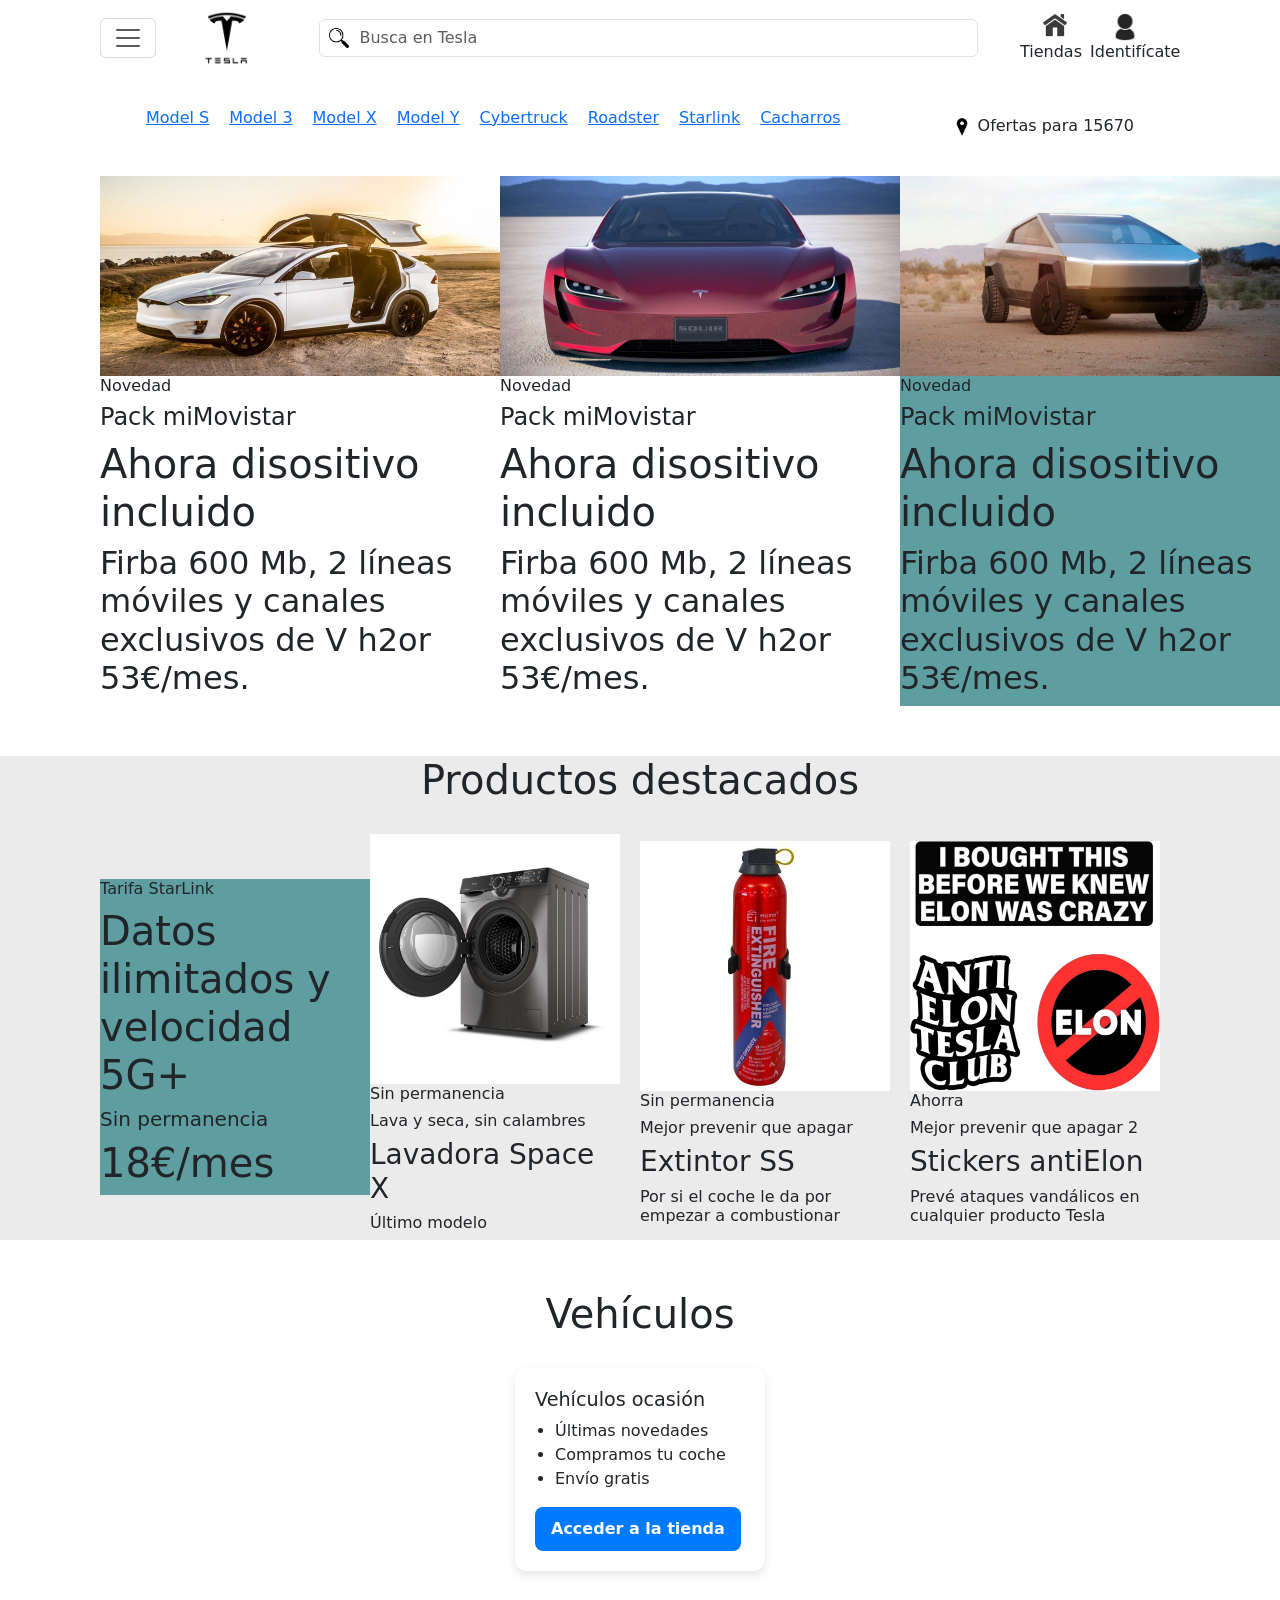
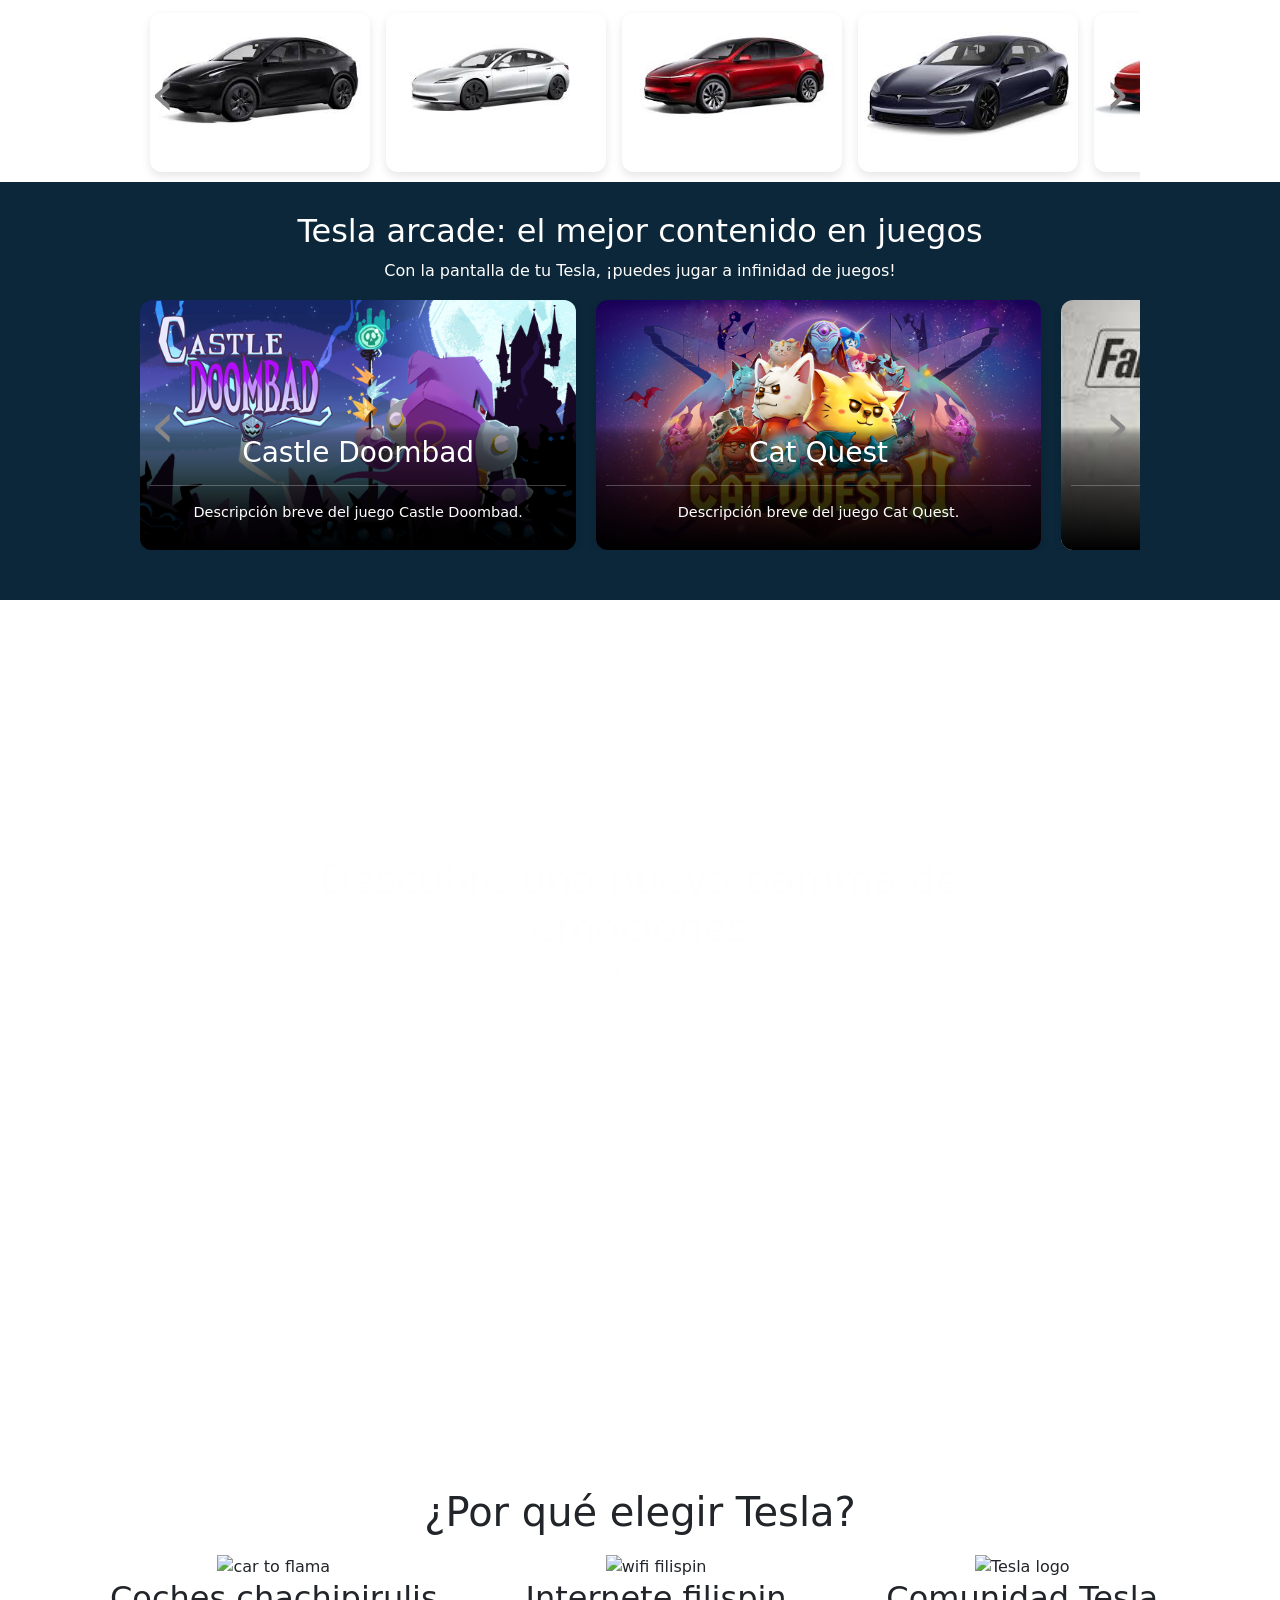
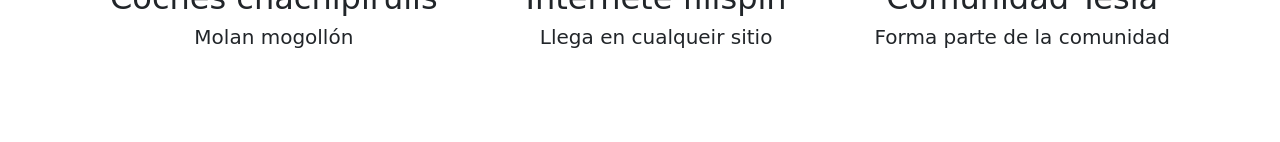
==== index.html @ 205d2563 "[fix] push de punto" ====
<!DOCTYPE html>
<html lang="en">
<head>
  <meta charset="UTF-8">
  <title>Tesla</title>
  <link rel="stylesheet" href="https://cdn.jsdelivr.net/npm/bootstrap@5.3.0/dist/css/bootstrap.min.css">
  <link rel="stylesheet" href="./css/styles.css">
</head>
<body>
<nav class="navbar navbar-light d-flex bg-white sticky-top">
  <!--Iconos izquierda -->
  <div class="navbar-left d-flex align-items-center">
    <button class="navbar-toggler" type="button" data-bs-toggle="offcanvas" data-bs-target="#menuLateral" aria-controls="menuLateral">
      <span class="navbar-toggler-icon"></span>
    </button>
    <div class="logo">
      <img src="./resource/TeslaLogo.png" alt="Logo" class="img-fluid" width="60px">
    </div>
  </div>
  <!-- Search -->
  <form class="form-inline">
    <div class="input-container">
      <img class="form-submit lupa" src="./resource/lupa.png" alt="buscar">
      <input class="form-control mr-sm-2" type="search" placeholder="Busca en Tesla" aria-label="Search" size="70">
    </div>
  </form>
  <!-- Iconos derecha -->
  <div class="navbar-right d-flex align-items-center">
    <div class="navbar-tiendas navbar-right-logos">
      <img class="navbar-icon" src="./resource/HomeLogo.png" alt="tiendas" >
      <span class="navbar-text-right">Tiendas</span>
    </div>
    <div class="navbar-user navbar-right-logos">
      <img class="navbar-icon" src="./resource/usuario.png" alt="usuario" >
      <span class="navbar-text-right">Identifícate</span>

    </div>

  </div>
  <!-- Menú lateral -->
  <div class="offcanvas offcanvas-start bg-white text-black" tabindex="-1" id="menuLateral" aria-labelledby="menuLateralLabel">
    <div class="offcanvas-header">
      <img src="./resource/TeslaLogo.png" alt="Logo" class="img-fluid" width="60px">
      <button type="button" class="btn-close text-reset" data-bs-dismiss="offcanvas" aria-label="Cerrar"></button>
    </div>
    <div class="offcanvas-body">
      <ul class="list-unstyled">
        <li><a href="#" class="text-black">Inicio</a></li>
        <li><a href="#" class="text-black">Servicios</a></li>
        <li><a href="#" class="text-black">Contacto</a></li>
      </ul>
    </div>
  </div>
</nav>
<!-- Menú superior -->
<header class="top-menu">
  <div class="top-menu-element">
    <ul class="top-menu-list list-unstyled d-flex">
      <li><a href="#">Model S</a></li>
      <li><a href="#">Model 3</a></li>
      <li><a href="#">Model X</a></li>
      <li><a href="#">Model Y</a></li>
      <li><a href="#">Cybertruck</a></li>
      <li><a href="#">Roadster</a></li>
      <li><a href="#">Starlink</a></li>
      <li><a href="#">Cacharros</a></li>
    </ul>
  </div>
  <div class="top-menu-cp">
    <img src="./resource/Ubicacion.png" alt="ubicación" width="20px">
    <span class="top-menu-identi">Ofertas para 15670</span>
  </div>
</header>
<main>
  <section class="carousel-card">
    <div class="carousel-card-first">
      <img src="./resource/tesla-model-x-falcon-wings-abiertas.jpg" alt="ModelXFalcon" width="400px" height="200px">
      <h6>Novedad</h6>
      <h4>Pack miMovistar</h4>
      <h1>Ahora disositivo incluido</h1>
      <h2>Firba 600 Mb, 2 líneas móviles y canales exclusivos de V h2or 53€/mes.</h2>
    </div>
    <div class="carousel-card-second">
      <img src="./resource/front.jpg" alt="" width="400px" height="200px">
      <h6>Novedad</h6>
      <h4>Pack miMovistar</h4>
      <h1>Ahora disositivo incluido</h1>
      <h2>Firba 600 Mb, 2 líneas móviles y canales exclusivos de V h2or 53€/mes.</h2>
    </div>
    <div class="blackcard">
      <img src="./resource/truk.jpg" alt="" width="400px" height="200px">
      <h6>Novedad</h6>
      <h4>Pack miMovistar</h4>
      <h1>Ahora disositivo incluido</h1>
      <h2>Firba 600 Mb, 2 líneas móviles y canales exclusivos de V h2or 53€/mes.</h2>
    </div>
  </section>
  <section class="secondsection">
    <h1 id="titleSS">Productos destacados</h1>
    <div class="carousel-minicard">
      <div class="blackcard">
        <h6>Tarifa StarLink</h6>
        <h1>Datos ilimitados y velocidad 5G+</h1>
        <h5>Sin permanencia</h5>
        <h1>18€/mes</h1>
      </div>
      <div class="carousel-minicard-normal">
        <img src="./resource/lavadora.jpg" alt="LavadoraTesla" width="250px" height="250px">
        <h6>Sin permanencia</h6>
        <h6>Lava y seca, sin calambres</h6>
        <h3>Lavadora Space X</h3>
        <h6>Último modelo</h6>
      </div>
      <div class="carousel-minicard-normal">
        <img src="./resource/Extintor.jpg" alt="ExtintorTesla" width="250px" height="250px">
        <h6>Sin permanencia</h6>
        <h6>Mejor prevenir que apagar</h6>
        <h3>Extintor SS</h3>
        <h6>Por si el coche le da por empezar a combustionar</h6>
      </div>
      <div class="carousel-minicard-normal">
        <img src="./resource/stickers.jpg" alt="StickerTesla" width="250px" height="250px">
        <h6>Ahorra</h6>
        <h6>Mejor prevenir que apagar 2</h6>
        <h3>Stickers antiElon</h3>
        <h6>Prevé ataques vandálicos en cualquier producto Tesla </h6>
      </div>
    </div>
  </section>
  <section class="thirdsection">
    <h1 id="titleSS">Vehículos</h1>
    <div class="carousel-w-list">
      <div class="carousel-list">
        <h3>Vehículos ocasión</h3>
        <ul>
          <li>Últimas novedades</li>
          <li>Compramos tu coche</li>
          <li>Envío gratis</li>
        </ul>
        <button>Acceder a la tienda</button>
      </div>
      <div class="carousel-wrapper">
        <button id="prevBtn" class="carousel-button left">‹</button>
        <div class="carousel-container">
          <div class="carousel-track">
            <a href=""><img src="./resource/coche1.jpg" alt="Coche 1" /></a>
            <a href=""><img src="./resource/coche2.jpg" alt="Coche 2" /></a>
            <a href=""><img src="./resource/coche3.jpg" alt="Coche 3" /></a>
            <a href=""><img src="./resource/coche4.jpg" alt="Coche 4" /></a>
            <a href=""><img src="./resource/coche5.jpg" alt="Coche 5" /></a>
            <a href=""><img src="./resource/coche6.jpg" alt="Coche 6" /></a>
            <a href=""><img src="./resource/coche7.jpg" alt="Coche 7" /></a>
          </div>
        </div>
        <button id="nextBtn" class="carousel-button right">›</button>
      </div>
    </div>
    </div>
  </section>
  <section class="fourthsection">
    <h1>Tesla arcade: el mejor contenido en juegos</h1>
    <h5>Con la pantalla de tu Tesla, ¡puedes jugar a infinidad de juegos!</h5>
    <div class="carousel-wrapper-fourth">
      <button id="prevBtnFourth" class="carousel-button left">‹</button>
      <div class="carousel-container-fourth">
        <div class="carousel-track-fourth">
          <a href="#">
            <img src="./resource/castleDoombad.png" alt="Castle Doombad" />
            <div class="card-content-fourth">
              <h3>Castle Doombad</h3>
              <hr>
              <p>Descripción breve del juego Castle Doombad.</p>
            </div>
          </a>
          <a href="#">
            <img src="./resource/catqiest.jpg" alt="Cat quest" />
            <div class="card-content-fourth">
              <h3>Cat Quest</h3>
              <hr>
              <p>Descripción breve del juego Cat Quest.</p>
            </div>
          </a>
          <a href="#">
            <img src="./resource/fallout.jpg" alt="Fallout" />
            <div class="card-content-fourth">
              <h3>Fallout</h3>
              <hr>
              <p>Descripción breve del juego Fallout.</p>
            </div>
          </a>
          <a href="#">
            <img src="./resource/stardewvalley.jpg" alt="Stardew Valley" />
            <div class="card-content-fourth">
              <h3>Stardew Valley</h3>
              <hr>
              <p>Descripción breve del juego Stardew Valley.</p>
            </div>
          </a>
        </div>
      </div>
      <button id="nextBtnFourth" class="carousel-button right">›</button>
    </div>
    <div class="video-overlay-fourth"></div>
  </section>
  <section class="fifthsection">
    <div class="fifthsection-video">
      <video src="./resource/VideoTesla.mp4" autoplay muted loop></video>
    </div>
    <div class="video-overlay"></div>
    <div class="fifthsection-content">
      <h1>Descúbre una nueva gamma de emociones</h1>
      <h5>Tesla Space X</h5>
    </div>
  </section>
  <section class="sixthsection">
    <h1>¿Por qué elegir Tesla?</h1>
    <div class="sixth-container">
      <div class="sixth-election-one">
        <img src="./resource/carpng.png" alt="car to flama" width="150px" height="150px">
        <h2>Coches chachipirulis</h2>
        <h5>Molan mogollón</h5>
      </div>
      <div>
        <img src="./resource/wifipng.png" alt="wifi filispin" width="150px" height="150px">
        <h2>Internete filispin</h2>
        <h5>Llega en cualqueir sitio</h5>
      </div>
      <div>
        <img src="./resource/comunityTesla.png" alt="Tesla logo" width="150px" height="150px">
        <h2>Comunidad Tesla</h2>
        <h5>Forma parte de la comunidad</h5>
      </div>
    </div>
  </section>
</main>
<footer>

</footer>

<script src="https://cdn.jsdelivr.net/npm/bootstrap@5.3.0/dist/js/bootstrap.bundle.min.js"></script>
<script src="./script.js"></script>
<script src="https://code.jquery.com/jquery-3.7.1.min.js"></script>

</body>
</html>
---- css/styles.css ----
body {
    margin-left: 100px;
    margin-right: 100px;
    margin-bottom: 75px;
}
/** NAVBAR **/
nav {
    display: flex;
    justify-content: space-between;
    align-items: center;
}
.navbar-toggler {
    margin-right: 40px;
}
.logo img {
    max-height: 60px;
}
.input-container {
    position: relative;
    display: inline-block;
}
.form-control {
    padding-left: 40px;
    width: 100%;
}
.form-submit {
    position: absolute;
    left: 10px;
    top: 50%;
    transform: translateY(-50%);
    width: 20px;
    height: auto;
    cursor: pointer;
}
.lupa {
    width: 20px;
    height: auto;
}
.navbar-right-logos{
    display: flex;
    flex-direction: column;
    margin-right: 40px;
    max-width: 30px;
}
.navbar-text-right{
    margin-top: -2px;
    margin-left: -20px;
}
/** HEADER **/
.top-menu{
    display: flex;
    align-items: center;
    justify-content: space-around;
    width: 100%;
    margin-top: 30px;;
}
.top-menu-list li{
    margin-right: 20px;
}

/** First Section **/
.carousel-card {
    display: flex;
    align-items: center;
    justify-content: space-around;
    margin-right: 20px;
    margin-top: 30px;;
}
/**Second Section**/
.secondsection{
    background-color: #ECEBEB;
    margin-left: -100px;
    margin-right: -100px;
    padding-left: 100px;
    padding-right: 100px;
}
#titleSS{
    text-align: center;
    margin-top: 50px;
    margin-bottom: 30px;
}
.carousel-minicard{
    display: flex;
    align-items:center;
    justify-content: space-between;
}
.carousel-minicard-normal{
    display: flex;
    flex-direction: column;
    margin-right: 20px;

}
.blackcard{
    background-color: cadetblue;
}

/* Third section */
.carousel-w-list {
    display: flex;
    flex-wrap: wrap;
    gap: 32px;
    align-items: flex-start;
    justify-content: center;
}

/* Columna izquierda: lista */
.carousel-list {
    flex: 0 0 250px;
    background-color: white;
    border-radius: 12px;
    padding: 20px;
    box-shadow: 0 4px 10px rgba(0, 0, 0, 0.1);
}

.carousel-list h3 {
    margin-top: 0;
    font-size: 1.2rem;
}

.carousel-list ul {
    padding-left: 20px;
    margin-bottom: 16px;
}

.carousel-list button {
    background-color: #007bff;
    color: white;
    border: none;
    border-radius: 8px;
    padding: 10px 16px;
    cursor: pointer;
    font-weight: bold;
    transition: background-color 0.3s ease;
}

.carousel-list button:hover {
    background-color: #0056b3;
}

/* Columna derecha: el carrusel */
.carousel-wrapper {
    flex: 1;
    max-width: 1000px;
    display: flex;
    align-items: center;
    position: relative;
}

/* Estilo de los botones de control */
.carousel-button {
    position: absolute;
    top: 50%;
    transform: translateY(-50%);
    font-size: 2rem;
    background-color: rgba(0, 0, 0, 0.5);
    color: white;
    border: none;
    padding: 0.5rem 1rem;
    z-index: 1;
    cursor: pointer;
    transition: transform 0.2s ease;
}

.carousel-button.left {
    left: 0;
}

.carousel-button.right {
    right: 0;
}

/* Bootstrap carousel */
.carousel-container {
    overflow: hidden;
    width: 100%;
}

.carousel-track {
    display: flex;
    transition: transform 0.5s ease;
    gap: 16px;
    padding: 10px;
}

/* Estilo de las imágenes en el carrusel */
.carousel-track img {
    width: 100%;
    height: auto;
    object-fit: cover;
    flex-shrink: 0;
}

/* Enlace de la imagen con efectos de hover */
.carousel-track a {
    flex: 0 0 auto;
    text-decoration: none;
    border-radius: 12px;
    overflow: hidden;
    box-shadow: 0 4px 10px rgba(0, 0, 0, 0.1);
    transition: transform 0.3s ease, box-shadow 0.3s ease;
}

.carousel-track a:hover {
    transform: scale(1.05);
    box-shadow: 0 6px 16px rgba(0, 0, 0, 0.2);
}

.carousel-track a {
    width: 220px;
}

/* Fouth section */
.fourthsection {
    text-align: center;
    margin-left: -100px;
    margin-right: -100px;
    padding-left: 100px;
    padding-right: 100px;
    padding-bottom: 50px;
    padding-top: 30px;
    background-color: #0B2739;
}

.fourthsection h1 {
    font-size: 2rem;
    margin-bottom: 10px;
    color: #fffefe;
}

.fourthsection h5 {
    font-size: 1rem;
    color: #fffefe;
    margin-bottom: 20px;
}



/* Estilo de la envoltura del carrusel */
.carousel-wrapper-fourth {
    display: flex;
    align-items: center;
    position: relative;
    width: 100%;
    max-width: 1000px;
    margin: auto;
}

.carousel-button {
    background-color: transparent;
    border: none;
    font-size: 4rem;
    cursor: pointer;
    padding: 0 10px;
    color: #888686;
    z-index: 1;
    transition: transform 0.2s ease;
}


/* Estilo de las cards en el carrusel */
.carousel-container-fourth {
    width: 100%;
    overflow: hidden;
}

.carousel-track-fourth {
    display: flex;
    gap: 20px;
    transition: transform 0.5s ease;
}

.carousel-track-fourth a {
    flex: 0 0 auto;
    text-decoration: none;
    border-radius: 12px;
    overflow: hidden;
    box-shadow: 0 4px 10px rgba(0, 0, 0, 0.1);
    position: relative;
    transition: transform 0.3s ease, box-shadow 0.3s ease;
}

.carousel-track-fourth a:hover {
    transform: scale(1.05);
    box-shadow: 0 6px 16px rgba(0, 0, 0, 0.2);
}

.carousel-track-fourth img {
    display: block;
    width: 100%;
    height: 250px;
    object-fit: cover;
}


/* Añadir el degradado negro en la parte inferior de la card */
.card-content-fourth {
    position: absolute;
    bottom: 0;
    left: 0;
    width: 100%;
    padding: 10px;
    background: linear-gradient(transparent, 20%, black);
    color: white;
    text-align: center;
}

.card-content-fourth h4 {
    margin: 0;
    font-size: 1.2rem;
}

.card-content-fourth p {
    font-size: 0.9rem;
}

/* Fifth section*/

.fifthsection{
    margin-left: -100px;
    margin-right: -100px;
    position: relative;
}

.fifthsection-video video{
    width: 100%;
    height: auto;
    object-fit: cover;
    position: absolute;
    z-index: -1;
}

.fifthsection-content{
    position: relative;
    color: #fffefe;
    text-align: center;
    padding: 20%;
    z-index: 1;
}

.video-overlay {
    position: absolute;
    width: 100%;
    height: 123%;
    background: linear-gradient(transparent, 93%, rgb(255, 255, 255));
    z-index: 0; /* Coloca el degradado detrás del contenido pero sobre el video */
}

/* Sixth section*/
.sixthsection{
    position: relative;
    text-align: center;
    padding-top: 240px;
}
.sixth-container{
    display: flex;
    padding: 10px;
    align-items: center;
    justify-content: space-between;
}
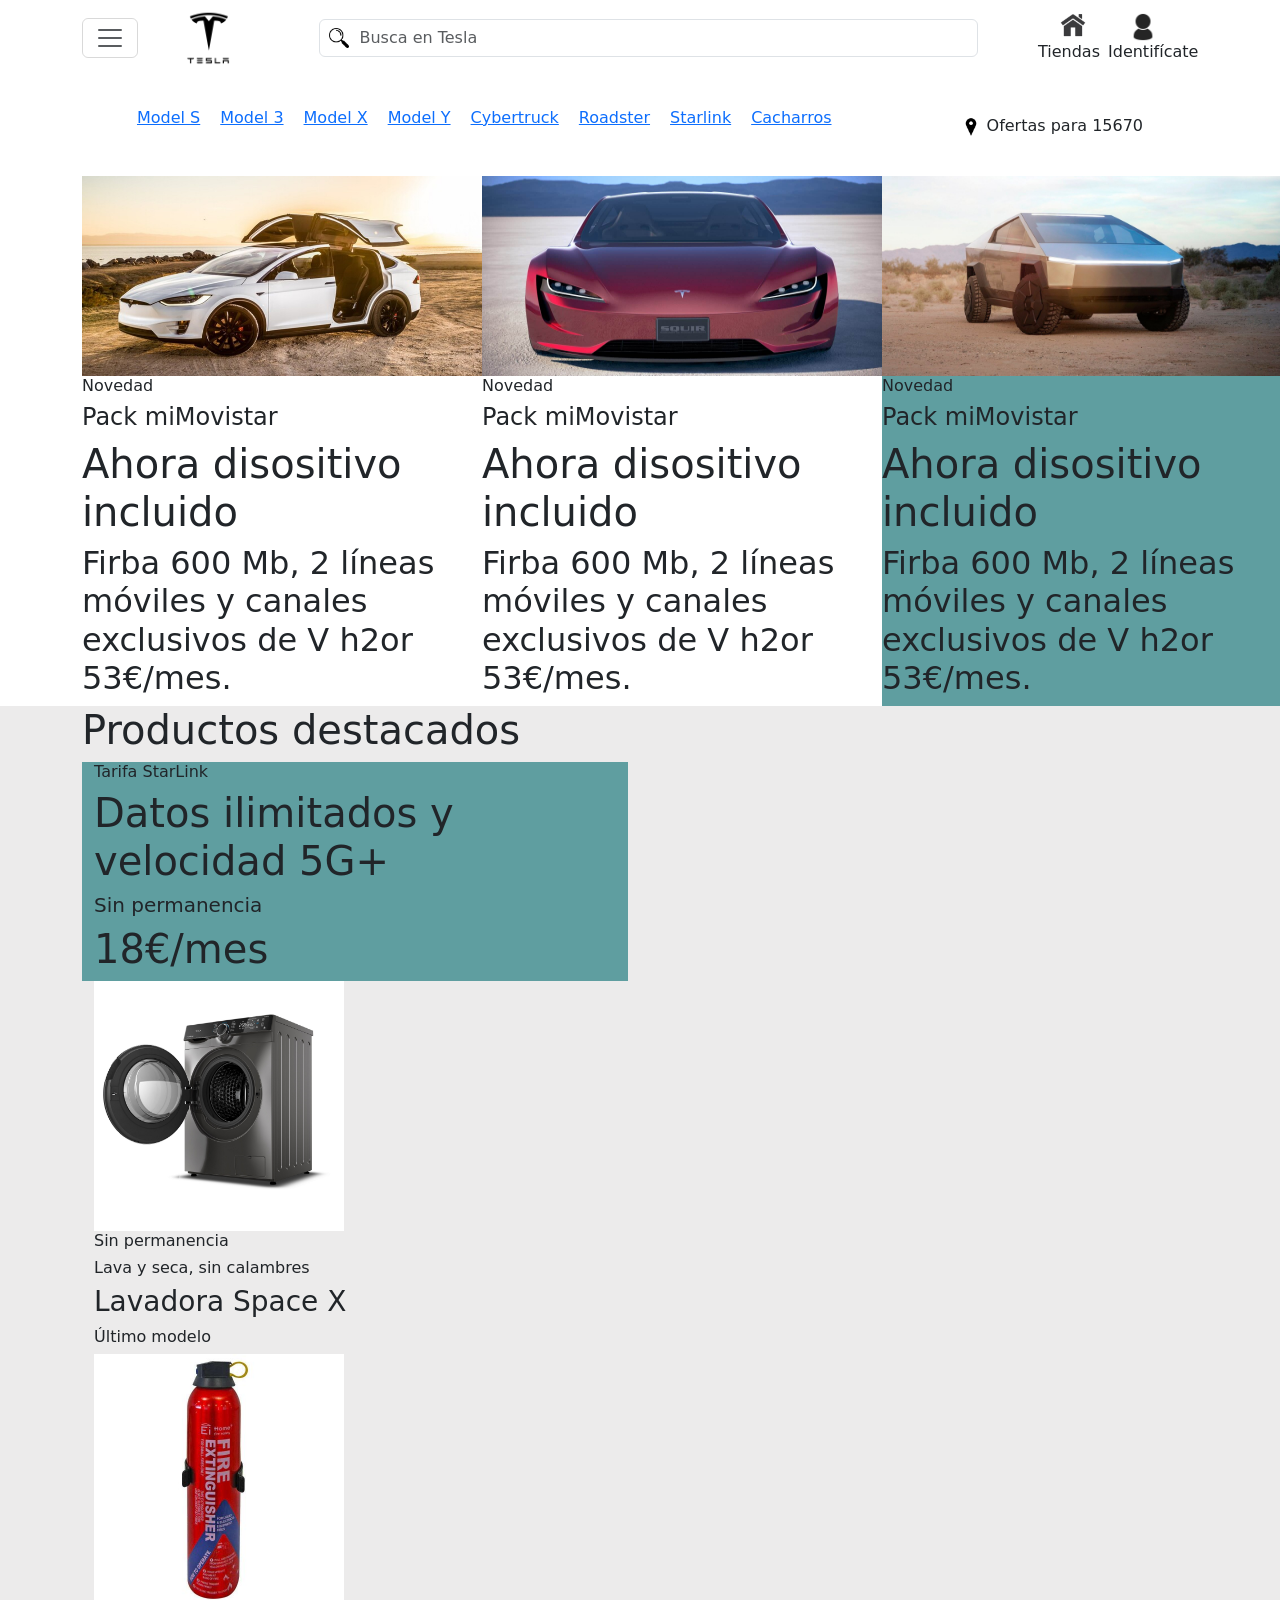
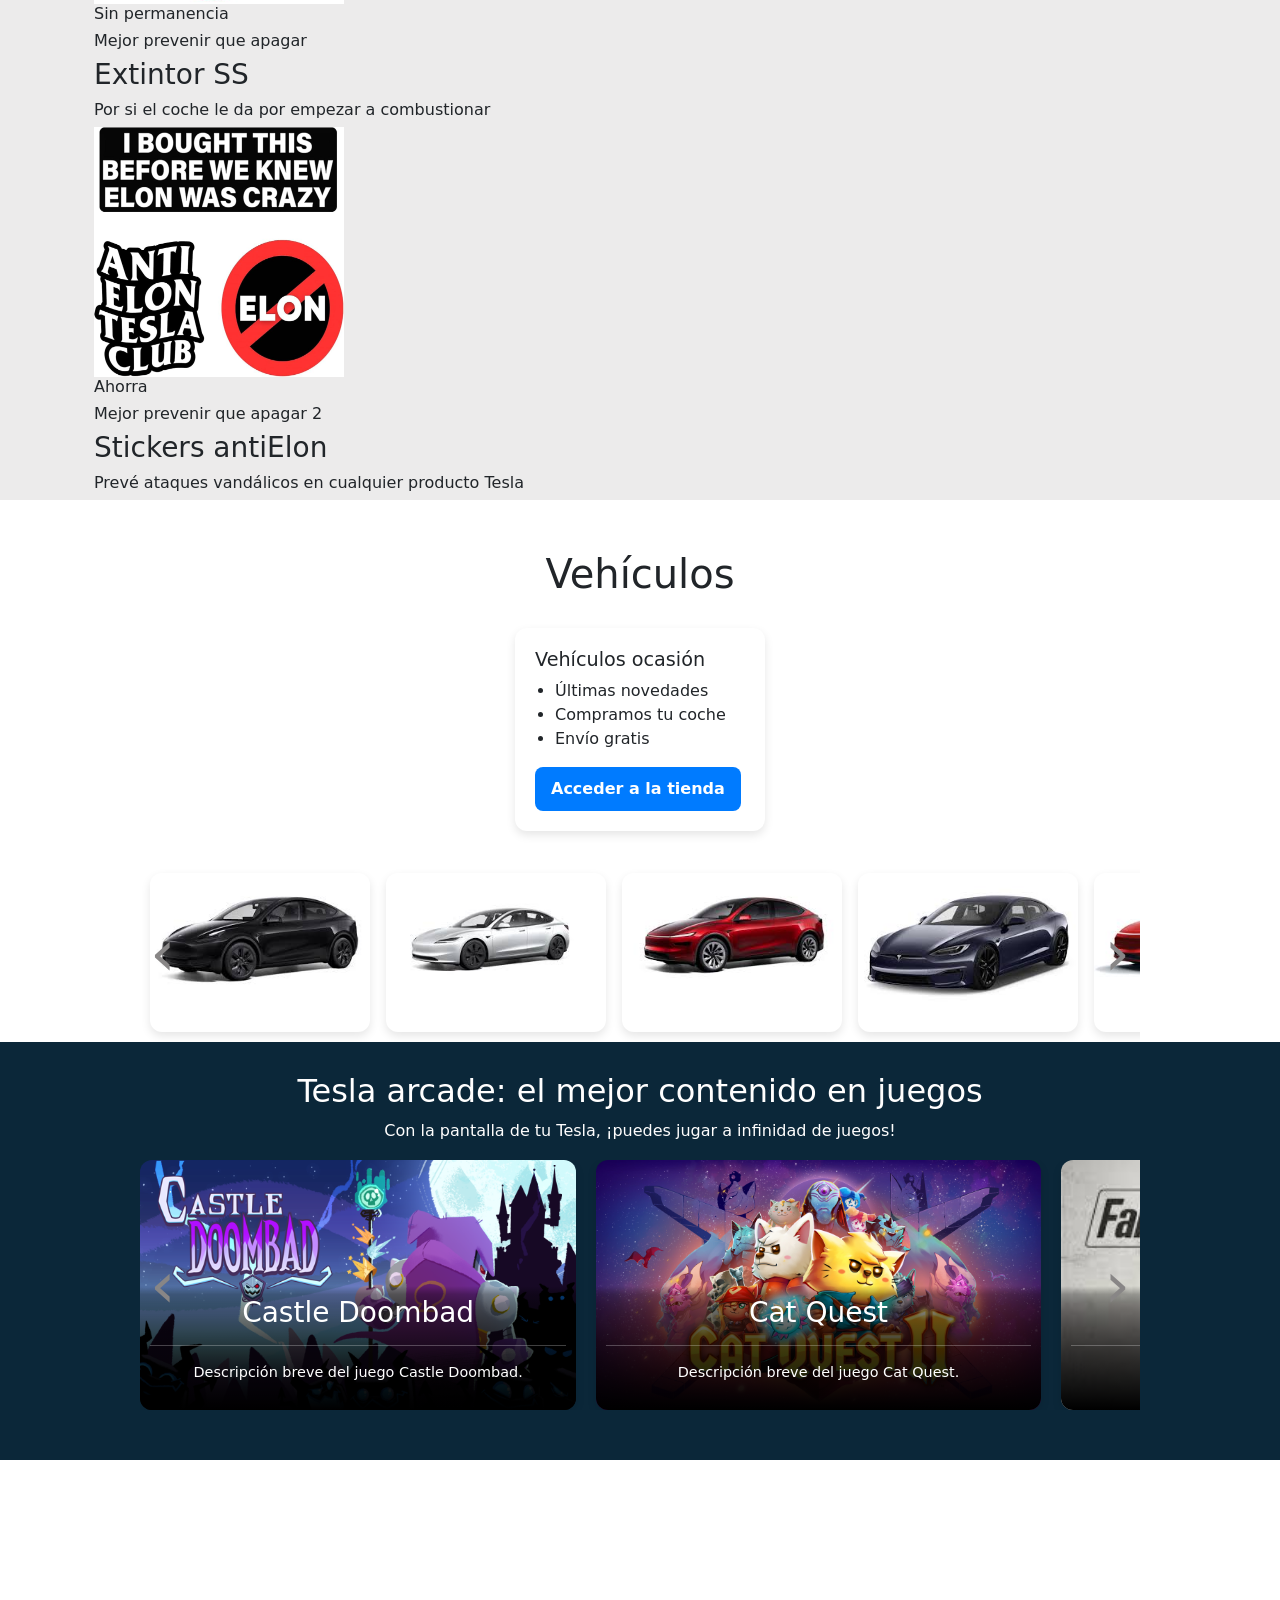
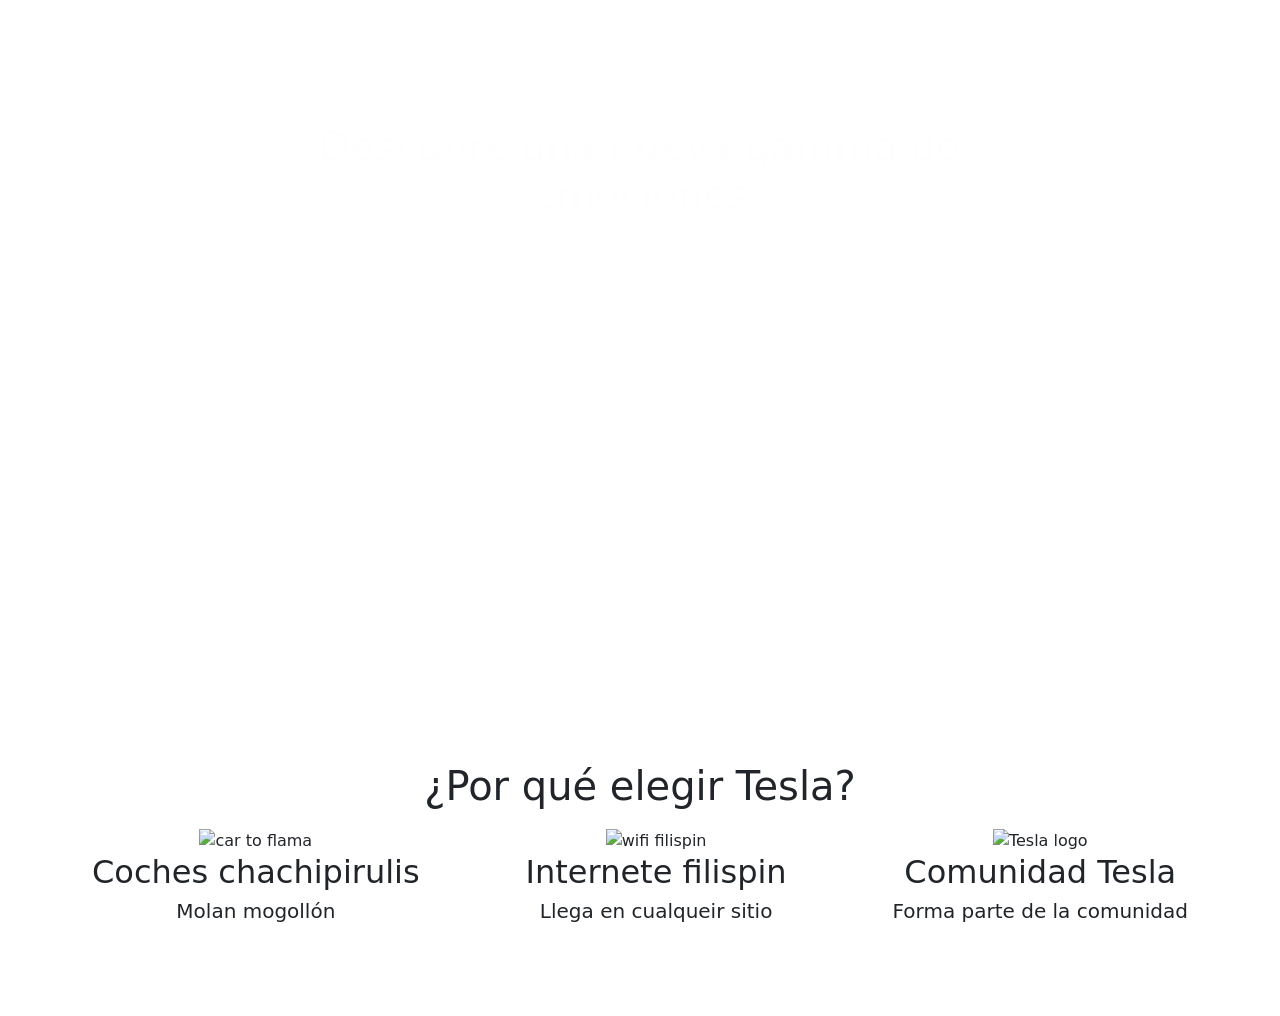
==== commit 40a79670: "[fix] modificacion de estilos" ====
--- a/index.html
+++ b/index.html
@@ -1,238 +1,247 @@
 <!DOCTYPE html>
 <html lang="en">
 <head>
-  <meta charset="UTF-8">
-  <title>Tesla</title>
-  <link rel="stylesheet" href="https://cdn.jsdelivr.net/npm/bootstrap@5.3.0/dist/css/bootstrap.min.css">
-  <link rel="stylesheet" href="./css/styles.css">
+    <meta charset="UTF-8">
+    <title>Tesla</title>
+    <link rel="stylesheet" href="https://cdn.jsdelivr.net/npm/bootstrap@5.3.0/dist/css/bootstrap.min.css">
+    <link rel="stylesheet" href="./css/styles.css">
 </head>
-<body>
+<body class="container">
 <nav class="navbar navbar-light d-flex bg-white sticky-top">
-  <!--Iconos izquierda -->
-  <div class="navbar-left d-flex align-items-center">
-    <button class="navbar-toggler" type="button" data-bs-toggle="offcanvas" data-bs-target="#menuLateral" aria-controls="menuLateral">
-      <span class="navbar-toggler-icon"></span>
-    </button>
-    <div class="logo">
-      <img src="./resource/TeslaLogo.png" alt="Logo" class="img-fluid" width="60px">
-    </div>
-  </div>
-  <!-- Search -->
-  <form class="form-inline">
-    <div class="input-container">
-      <img class="form-submit lupa" src="./resource/lupa.png" alt="buscar">
-      <input class="form-control mr-sm-2" type="search" placeholder="Busca en Tesla" aria-label="Search" size="70">
-    </div>
-  </form>
-  <!-- Iconos derecha -->
-  <div class="navbar-right d-flex align-items-center">
-    <div class="navbar-tiendas navbar-right-logos">
-      <img class="navbar-icon" src="./resource/HomeLogo.png" alt="tiendas" >
-      <span class="navbar-text-right">Tiendas</span>
-    </div>
-    <div class="navbar-user navbar-right-logos">
-      <img class="navbar-icon" src="./resource/usuario.png" alt="usuario" >
-      <span class="navbar-text-right">Identifícate</span>
-
-    </div>
-
-  </div>
-  <!-- Menú lateral -->
-  <div class="offcanvas offcanvas-start bg-white text-black" tabindex="-1" id="menuLateral" aria-labelledby="menuLateralLabel">
-    <div class="offcanvas-header">
-      <img src="./resource/TeslaLogo.png" alt="Logo" class="img-fluid" width="60px">
-      <button type="button" class="btn-close text-reset" data-bs-dismiss="offcanvas" aria-label="Cerrar"></button>
-    </div>
-    <div class="offcanvas-body">
-      <ul class="list-unstyled">
-        <li><a href="#" class="text-black">Inicio</a></li>
-        <li><a href="#" class="text-black">Servicios</a></li>
-        <li><a href="#" class="text-black">Contacto</a></li>
-      </ul>
-    </div>
-  </div>
+    <!--Iconos izquierda -->
+    <div class="navbar-left d-flex align-items-center">
+        <button class="navbar-toggler" type="button" data-bs-toggle="offcanvas" data-bs-target="#menuLateral"
+                aria-controls="menuLateral">
+            <span class="navbar-toggler-icon"></span>
+        </button>
+        <div class="logo">
+            <img src="./resource/TeslaLogo.png" alt="Logo" class="img-fluid" width="60px">
+        </div>
+    </div>
+    <!-- Search -->
+    <form class="form-inline">
+        <div class="input-container">
+            <img class="form-submit lupa" src="./resource/lupa.png" alt="buscar">
+            <input class="form-control mr-sm-2" type="search" placeholder="Busca en Tesla" aria-label="Search"
+                   size="70">
+        </div>
+    </form>
+    <!-- Iconos derecha -->
+    <div class="navbar-right d-flex align-items-center">
+        <div class="navbar-tiendas navbar-right-logos">
+            <img class="navbar-icon" src="./resource/HomeLogo.png" alt="tiendas">
+            <span class="navbar-text-right">Tiendas</span>
+        </div>
+        <div class="navbar-user navbar-right-logos">
+            <img class="navbar-icon" src="./resource/usuario.png" alt="usuario">
+            <span class="navbar-text-right">Identifícate</span>
+
+        </div>
+
+    </div>
+    <!-- Menú lateral -->
+    <div class="offcanvas offcanvas-start bg-white text-black" tabindex="-1" id="menuLateral"
+         aria-labelledby="menuLateralLabel">
+        <div class="offcanvas-header">
+            <img src="./resource/TeslaLogo.png" alt="Logo" class="img-fluid" width="60px">
+            <button type="button" class="btn-close text-reset" data-bs-dismiss="offcanvas" aria-label="Cerrar"></button>
+        </div>
+        <div class="offcanvas-body">
+            <ul class="list-unstyled">
+                <li><a href="#" class="text-black">Inicio</a></li>
+                <li><a href="#" class="text-black">Servicios</a></li>
+                <li><a href="#" class="text-black">Contacto</a></li>
+            </ul>
+        </div>
+    </div>
 </nav>
 <!-- Menú superior -->
 <header class="top-menu">
-  <div class="top-menu-element">
-    <ul class="top-menu-list list-unstyled d-flex">
-      <li><a href="#">Model S</a></li>
-      <li><a href="#">Model 3</a></li>
-      <li><a href="#">Model X</a></li>
-      <li><a href="#">Model Y</a></li>
-      <li><a href="#">Cybertruck</a></li>
-      <li><a href="#">Roadster</a></li>
-      <li><a href="#">Starlink</a></li>
-      <li><a href="#">Cacharros</a></li>
-    </ul>
-  </div>
-  <div class="top-menu-cp">
-    <img src="./resource/Ubicacion.png" alt="ubicación" width="20px">
-    <span class="top-menu-identi">Ofertas para 15670</span>
-  </div>
+    <div class="top-menu-element">
+        <ul class="top-menu-list list-unstyled d-flex">
+            <li><a href="#">Model S</a></li>
+            <li><a href="#">Model 3</a></li>
+            <li><a href="#">Model X</a></li>
+            <li><a href="#">Model Y</a></li>
+            <li><a href="#">Cybertruck</a></li>
+            <li><a href="#">Roadster</a></li>
+            <li><a href="#">Starlink</a></li>
+            <li><a href="#">Cacharros</a></li>
+        </ul>
+    </div>
+    <div class="top-menu-cp">
+        <img src="./resource/Ubicacion.png" alt="ubicación" width="20px">
+        <span class="top-menu-identi">Ofertas para 15670</span>
+    </div>
 </header>
-<main>
-  <section class="carousel-card">
-    <div class="carousel-card-first">
-      <img src="./resource/tesla-model-x-falcon-wings-abiertas.jpg" alt="ModelXFalcon" width="400px" height="200px">
-      <h6>Novedad</h6>
-      <h4>Pack miMovistar</h4>
-      <h1>Ahora disositivo incluido</h1>
-      <h2>Firba 600 Mb, 2 líneas móviles y canales exclusivos de V h2or 53€/mes.</h2>
-    </div>
-    <div class="carousel-card-second">
-      <img src="./resource/front.jpg" alt="" width="400px" height="200px">
-      <h6>Novedad</h6>
-      <h4>Pack miMovistar</h4>
-      <h1>Ahora disositivo incluido</h1>
-      <h2>Firba 600 Mb, 2 líneas móviles y canales exclusivos de V h2or 53€/mes.</h2>
-    </div>
-    <div class="blackcard">
-      <img src="./resource/truk.jpg" alt="" width="400px" height="200px">
-      <h6>Novedad</h6>
-      <h4>Pack miMovistar</h4>
-      <h1>Ahora disositivo incluido</h1>
-      <h2>Firba 600 Mb, 2 líneas móviles y canales exclusivos de V h2or 53€/mes.</h2>
-    </div>
-  </section>
-  <section class="secondsection">
-    <h1 id="titleSS">Productos destacados</h1>
-    <div class="carousel-minicard">
-      <div class="blackcard">
-        <h6>Tarifa StarLink</h6>
-        <h1>Datos ilimitados y velocidad 5G+</h1>
-        <h5>Sin permanencia</h5>
-        <h1>18€/mes</h1>
-      </div>
-      <div class="carousel-minicard-normal">
-        <img src="./resource/lavadora.jpg" alt="LavadoraTesla" width="250px" height="250px">
-        <h6>Sin permanencia</h6>
-        <h6>Lava y seca, sin calambres</h6>
-        <h3>Lavadora Space X</h3>
-        <h6>Último modelo</h6>
-      </div>
-      <div class="carousel-minicard-normal">
-        <img src="./resource/Extintor.jpg" alt="ExtintorTesla" width="250px" height="250px">
-        <h6>Sin permanencia</h6>
-        <h6>Mejor prevenir que apagar</h6>
-        <h3>Extintor SS</h3>
-        <h6>Por si el coche le da por empezar a combustionar</h6>
-      </div>
-      <div class="carousel-minicard-normal">
-        <img src="./resource/stickers.jpg" alt="StickerTesla" width="250px" height="250px">
-        <h6>Ahorra</h6>
-        <h6>Mejor prevenir que apagar 2</h6>
-        <h3>Stickers antiElon</h3>
-        <h6>Prevé ataques vandálicos en cualquier producto Tesla </h6>
-      </div>
-    </div>
-  </section>
-  <section class="thirdsection">
-    <h1 id="titleSS">Vehículos</h1>
-    <div class="carousel-w-list">
-      <div class="carousel-list">
-        <h3>Vehículos ocasión</h3>
-        <ul>
-          <li>Últimas novedades</li>
-          <li>Compramos tu coche</li>
-          <li>Envío gratis</li>
-        </ul>
-        <button>Acceder a la tienda</button>
-      </div>
-      <div class="carousel-wrapper">
-        <button id="prevBtn" class="carousel-button left">‹</button>
-        <div class="carousel-container">
-          <div class="carousel-track">
-            <a href=""><img src="./resource/coche1.jpg" alt="Coche 1" /></a>
-            <a href=""><img src="./resource/coche2.jpg" alt="Coche 2" /></a>
-            <a href=""><img src="./resource/coche3.jpg" alt="Coche 3" /></a>
-            <a href=""><img src="./resource/coche4.jpg" alt="Coche 4" /></a>
-            <a href=""><img src="./resource/coche5.jpg" alt="Coche 5" /></a>
-            <a href=""><img src="./resource/coche6.jpg" alt="Coche 6" /></a>
-            <a href=""><img src="./resource/coche7.jpg" alt="Coche 7" /></a>
-          </div>
-        </div>
-        <button id="nextBtn" class="carousel-button right">›</button>
-      </div>
-    </div>
-    </div>
-  </section>
-  <section class="fourthsection">
-    <h1>Tesla arcade: el mejor contenido en juegos</h1>
-    <h5>Con la pantalla de tu Tesla, ¡puedes jugar a infinidad de juegos!</h5>
-    <div class="carousel-wrapper-fourth">
-      <button id="prevBtnFourth" class="carousel-button left">‹</button>
-      <div class="carousel-container-fourth">
-        <div class="carousel-track-fourth">
-          <a href="#">
-            <img src="./resource/castleDoombad.png" alt="Castle Doombad" />
-            <div class="card-content-fourth">
-              <h3>Castle Doombad</h3>
-              <hr>
-              <p>Descripción breve del juego Castle Doombad.</p>
-            </div>
-          </a>
-          <a href="#">
-            <img src="./resource/catqiest.jpg" alt="Cat quest" />
-            <div class="card-content-fourth">
-              <h3>Cat Quest</h3>
-              <hr>
-              <p>Descripción breve del juego Cat Quest.</p>
-            </div>
-          </a>
-          <a href="#">
-            <img src="./resource/fallout.jpg" alt="Fallout" />
-            <div class="card-content-fourth">
-              <h3>Fallout</h3>
-              <hr>
-              <p>Descripción breve del juego Fallout.</p>
-            </div>
-          </a>
-          <a href="#">
-            <img src="./resource/stardewvalley.jpg" alt="Stardew Valley" />
-            <div class="card-content-fourth">
-              <h3>Stardew Valley</h3>
-              <hr>
-              <p>Descripción breve del juego Stardew Valley.</p>
-            </div>
-          </a>
-        </div>
-      </div>
-      <button id="nextBtnFourth" class="carousel-button right">›</button>
-    </div>
-    <div class="video-overlay-fourth"></div>
-  </section>
-  <section class="fifthsection">
-    <div class="fifthsection-video">
-      <video src="./resource/VideoTesla.mp4" autoplay muted loop></video>
-    </div>
-    <div class="video-overlay"></div>
-    <div class="fifthsection-content">
-      <h1>Descúbre una nueva gamma de emociones</h1>
-      <h5>Tesla Space X</h5>
-    </div>
-  </section>
-  <section class="sixthsection">
-    <h1>¿Por qué elegir Tesla?</h1>
-    <div class="sixth-container">
-      <div class="sixth-election-one">
-        <img src="./resource/carpng.png" alt="car to flama" width="150px" height="150px">
-        <h2>Coches chachipirulis</h2>
-        <h5>Molan mogollón</h5>
-      </div>
-      <div>
-        <img src="./resource/wifipng.png" alt="wifi filispin" width="150px" height="150px">
-        <h2>Internete filispin</h2>
-        <h5>Llega en cualqueir sitio</h5>
-      </div>
-      <div>
-        <img src="./resource/comunityTesla.png" alt="Tesla logo" width="150px" height="150px">
-        <h2>Comunidad Tesla</h2>
-        <h5>Forma parte de la comunidad</h5>
-      </div>
-    </div>
-  </section>
-</main>
+<div class="row">
+
+    <main class="col-12 ">
+        <section class="carousel-card">
+            <div class="carousel-card-first">
+                <img src="./resource/tesla-model-x-falcon-wings-abiertas.jpg" alt="ModelXFalcon" width="400px"
+                     height="200px">
+                <h6>Novedad</h6>
+                <h4>Pack miMovistar</h4>
+                <h1>Ahora disositivo incluido</h1>
+                <h2>Firba 600 Mb, 2 líneas móviles y canales exclusivos de V h2or 53€/mes.</h2>
+            </div>
+            <div class="carousel-card-second">
+                <img src="./resource/front.jpg" alt="" width="400px" height="200px">
+                <h6>Novedad</h6>
+                <h4>Pack miMovistar</h4>
+                <h1>Ahora disositivo incluido</h1>
+                <h2>Firba 600 Mb, 2 líneas móviles y canales exclusivos de V h2or 53€/mes.</h2>
+            </div>
+            <div class="blackcard">
+                <img src="./resource/truk.jpg" alt="" width="400px" height="200px">
+                <h6>Novedad</h6>
+                <h4>Pack miMovistar</h4>
+                <h1>Ahora disositivo incluido</h1>
+                <h2>Firba 600 Mb, 2 líneas móviles y canales exclusivos de V h2or 53€/mes.</h2>
+            </div>
+        </section>
+        <div class="row secondsection">
+            <h1 class="row">Productos destacados</h1>
+<!--            <div class="carousel-minicard">-->
+            <div class="row ">
+                <div class="col-6 blackcard">
+                    <h6>Tarifa StarLink</h6>
+                    <h1>Datos ilimitados y velocidad 5G+</h1>
+                    <h5>Sin permanencia</h5>
+                    <h1>18€/mes</h1>
+                </div>
+                <div class="col-6 carousel-minicard-normal">
+                    <img src="./resource/lavadora.jpg" alt="LavadoraTesla" width="250px" height="250px">
+                    <h6>Sin permanencia</h6>
+                    <h6>Lava y seca, sin calambres</h6>
+                    <h3>Lavadora Space X</h3>
+                    <h6>Último modelo</h6>
+                </div>
+                <div class="carousel-minicard-normal">
+                    <img src="./resource/Extintor.jpg" alt="ExtintorTesla" width="250px" height="250px">
+                    <h6>Sin permanencia</h6>
+                    <h6>Mejor prevenir que apagar</h6>
+                    <h3>Extintor SS</h3>
+                    <h6>Por si el coche le da por empezar a combustionar</h6>
+                </div>
+                <div class="carousel-minicard-normal">
+                    <img src="./resource/stickers.jpg" alt="StickerTesla" width="250px" height="250px">
+                    <h6>Ahorra</h6>
+                    <h6>Mejor prevenir que apagar 2</h6>
+                    <h3>Stickers antiElon</h3>
+                    <h6>Prevé ataques vandálicos en cualquier producto Tesla </h6>
+                </div>
+            </div>
+        </div>
+        <section class="thirdsection">
+            <h1 id="titleSS">Vehículos</h1>
+            <div class="carousel-w-list">
+                <div class="carousel-list">
+                    <h3>Vehículos ocasión</h3>
+                    <ul>
+                        <li>Últimas novedades</li>
+                        <li>Compramos tu coche</li>
+                        <li>Envío gratis</li>
+                    </ul>
+                    <button>Acceder a la tienda</button>
+                </div>
+                <div class="carousel-wrapper">
+                    <button id="prevBtn" class="carousel-button left">‹</button>
+                    <div class="carousel-container">
+                        <div class="carousel-track">
+                            <a href=""><img src="./resource/coche1.jpg" alt="Coche 1"/></a>
+                            <a href=""><img src="./resource/coche2.jpg" alt="Coche 2"/></a>
+                            <a href=""><img src="./resource/coche3.jpg" alt="Coche 3"/></a>
+                            <a href=""><img src="./resource/coche4.jpg" alt="Coche 4"/></a>
+                            <a href=""><img src="./resource/coche5.jpg" alt="Coche 5"/></a>
+                            <a href=""><img src="./resource/coche6.jpg" alt="Coche 6"/></a>
+                            <a href=""><img src="./resource/coche7.jpg" alt="Coche 7"/></a>
+                        </div>
+                    </div>
+                    <button id="nextBtn" class="carousel-button right">›</button>
+                </div>
+            </div>
+        </section>
+        <section class="fourthsection">
+            <h1>Tesla arcade: el mejor contenido en juegos</h1>
+            <h5>Con la pantalla de tu Tesla, ¡puedes jugar a infinidad de juegos!</h5>
+            <div class="carousel-wrapper-fourth">
+                <button id="prevBtnFourth" class="carousel-button left">‹</button>
+                <div class="carousel-container-fourth">
+                    <div class="carousel-track-fourth">
+                        <a href="#">
+                            <img src="./resource/castleDoombad.png" alt="Castle Doombad"/>
+                            <div class="card-content-fourth">
+                                <h3>Castle Doombad</h3>
+                                <hr>
+                                <p>Descripción breve del juego Castle Doombad.</p>
+                            </div>
+                        </a>
+                        <a href="#">
+                            <img src="./resource/catqiest.jpg" alt="Cat quest"/>
+                            <div class="card-content-fourth">
+                                <h3>Cat Quest</h3>
+                                <hr>
+                                <p>Descripción breve del juego Cat Quest.</p>
+                            </div>
+                        </a>
+                        <a href="#">
+                            <img src="./resource/fallout.jpg" alt="Fallout"/>
+                            <div class="card-content-fourth">
+                                <h3>Fallout</h3>
+                                <hr>
+                                <p>Descripción breve del juego Fallout.</p>
+                            </div>
+                        </a>
+                        <a href="#">
+                            <img src="./resource/stardewvalley.jpg" alt="Stardew Valley"/>
+                            <div class="card-content-fourth">
+                                <h3>Stardew Valley</h3>
+                                <hr>
+                                <p>Descripción breve del juego Stardew Valley.</p>
+                            </div>
+                        </a>
+                    </div>
+                </div>
+                <button id="nextBtnFourth" class="carousel-button right">›</button>
+            </div>
+            <div class="video-overlay-fourth"></div>
+        </section>
+        <section class="fifthsection">
+            <div class="fifthsection-video">
+                <video src="./resource/VideoTesla.mp4" autoplay muted loop></video>
+            </div>
+            <div class="video-overlay"></div>
+            <div class="fifthsection-content">
+                <h1>Descúbre una nueva gamma de emociones</h1>
+                <h5>Tesla Space X</h5>
+            </div>
+        </section>
+        <section class="sixthsection">
+            <h1>¿Por qué elegir Tesla?</h1>
+            <div class="sixth-container">
+                <div class="sixth-election-one">
+                    <img src="./resource/carpng.png" alt="car to flama" width="150px" height="150px">
+                    <h2>Coches chachipirulis</h2>
+                    <h5>Molan mogollón</h5>
+                </div>
+                <div>
+                    <img src="./resource/wifipng.png" alt="wifi filispin" width="150px" height="150px">
+                    <h2>Internete filispin</h2>
+                    <h5>Llega en cualqueir sitio</h5>
+                </div>
+                <div>
+                    <img src="./resource/comunityTesla.png" alt="Tesla logo" width="150px" height="150px">
+                    <h2>Comunidad Tesla</h2>
+                    <h5>Forma parte de la comunidad</h5>
+                </div>
+            </div>
+        </section>
+    </main>
+
+</div>
+
 <footer>
 
 </footer>
--- a/css/styles.css
+++ b/css/styles.css
@@ -3,6 +3,8 @@
     margin-right: 100px;
     margin-bottom: 75px;
 }
+
+
 /** NAVBAR **/
 nav {
     display: flex;
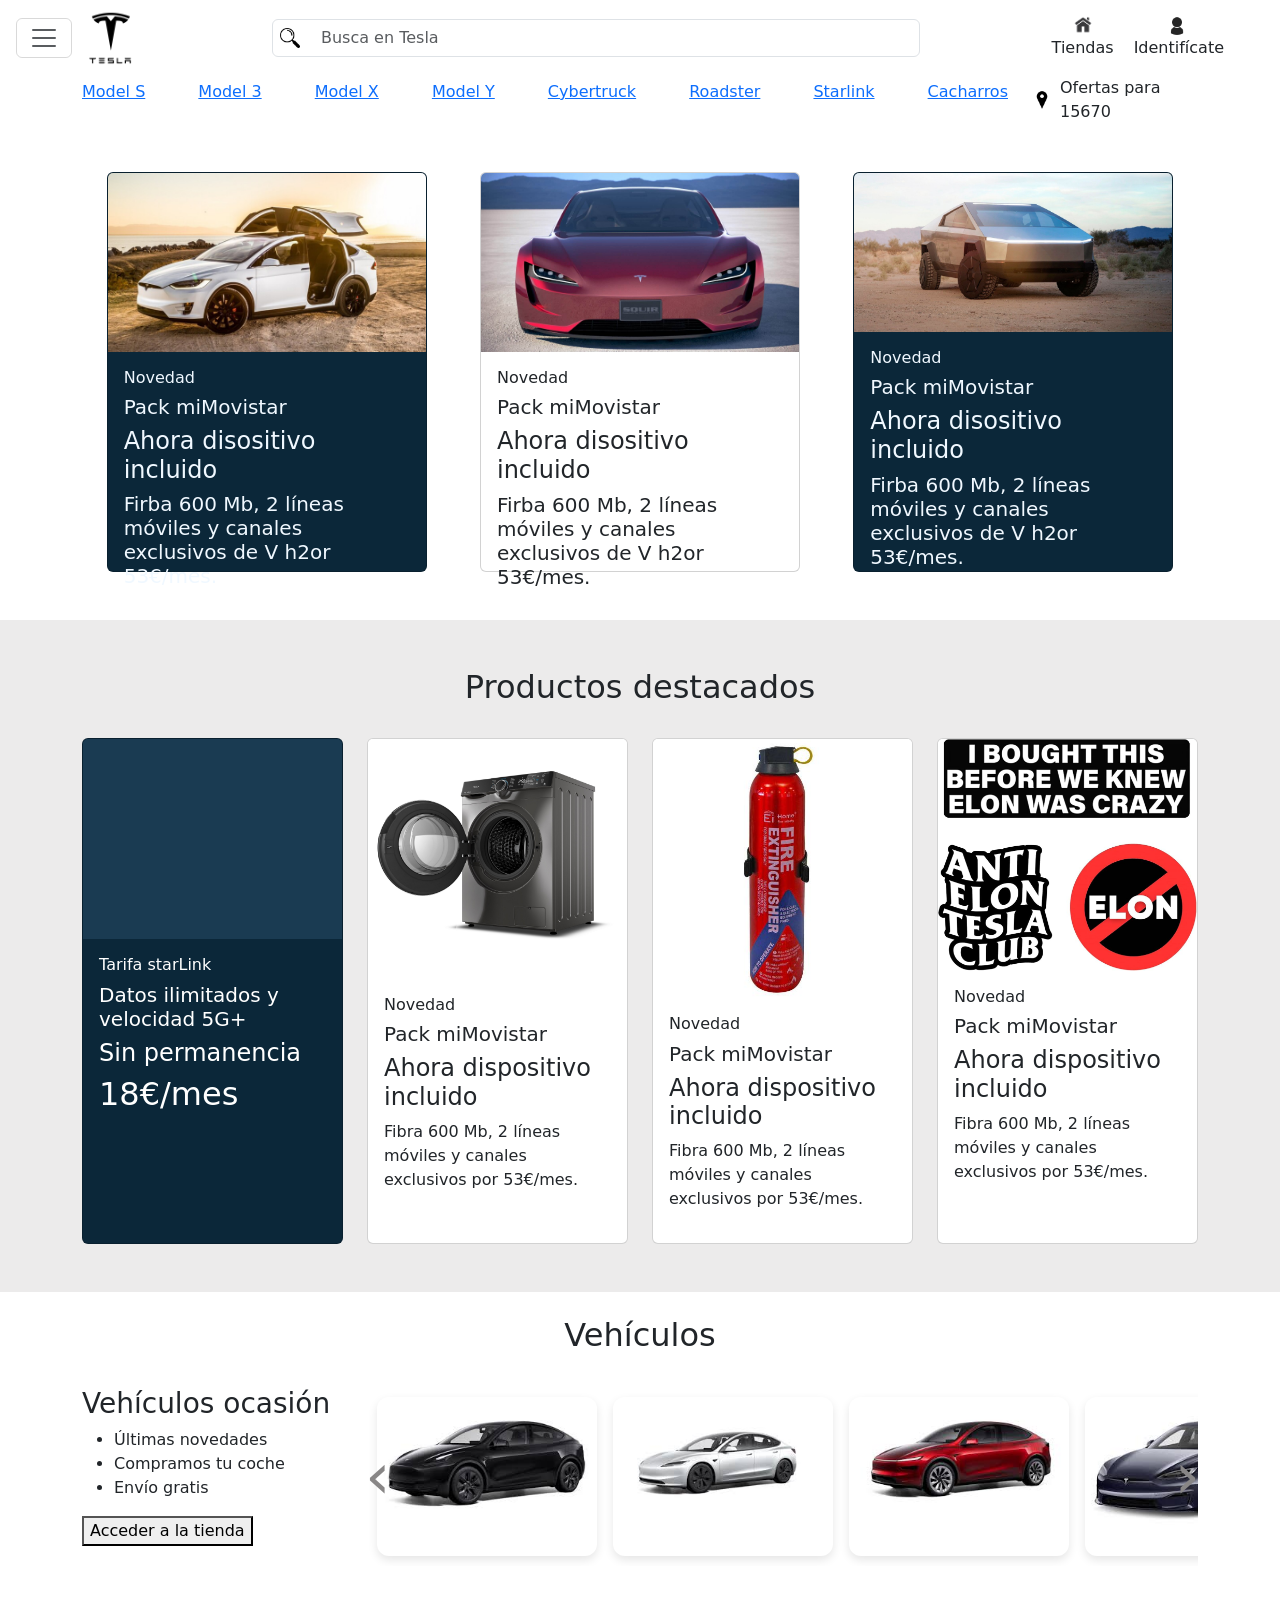
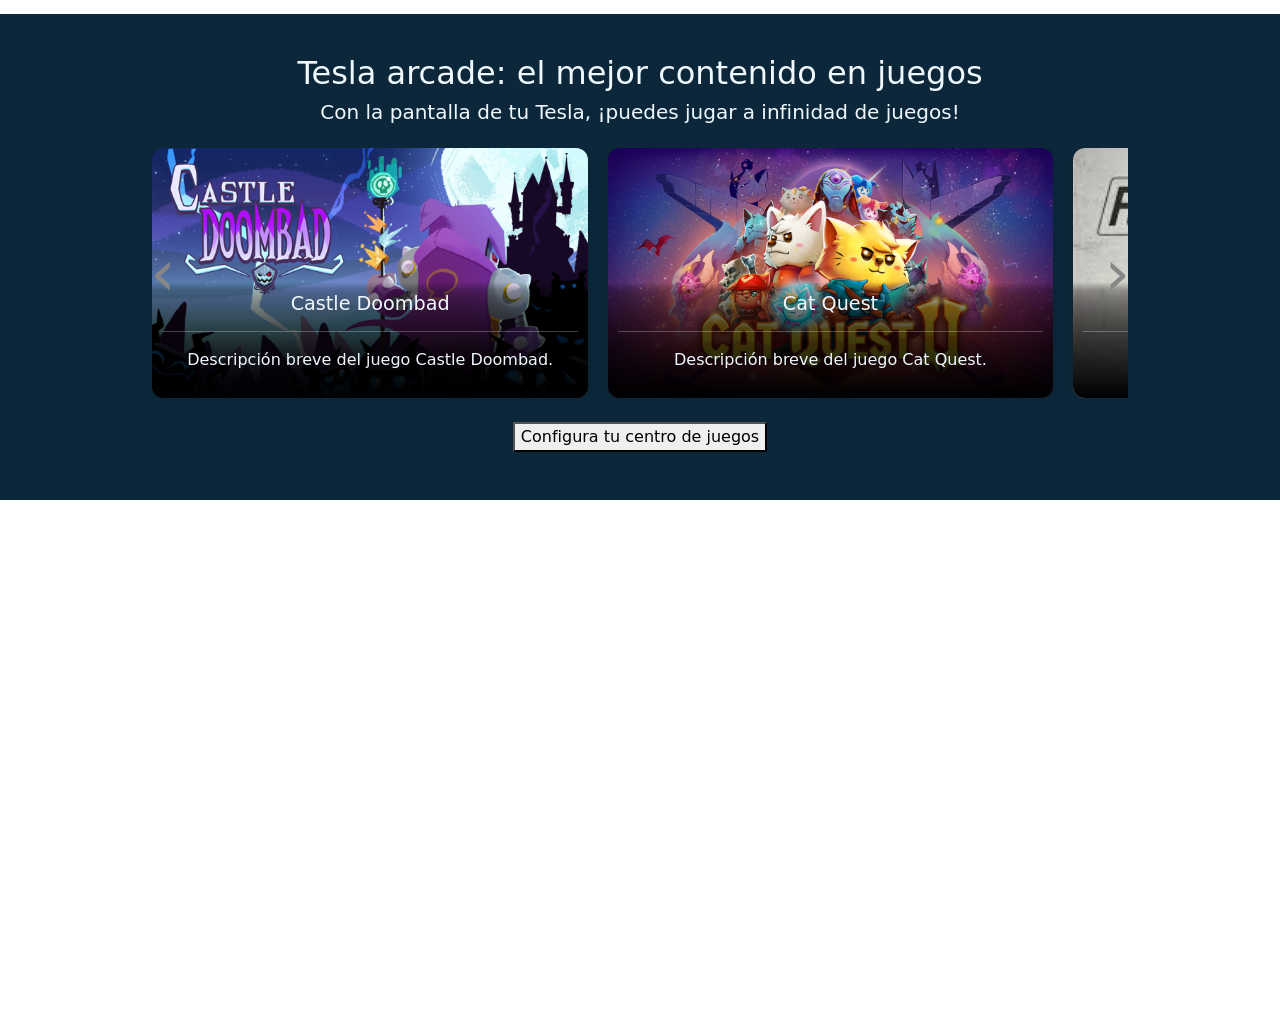
==== commit 8c134191: "[add]Cols and rows" ====
--- a/index.html
+++ b/index.html
@@ -1,254 +1,275 @@
 <!DOCTYPE html>
-<html lang="en">
-<head>
-    <meta charset="UTF-8">
-    <title>Tesla</title>
-    <link rel="stylesheet" href="https://cdn.jsdelivr.net/npm/bootstrap@5.3.0/dist/css/bootstrap.min.css">
-    <link rel="stylesheet" href="./css/styles.css">
-</head>
-<body class="container">
-<nav class="navbar navbar-light d-flex bg-white sticky-top">
-    <!--Iconos izquierda -->
-    <div class="navbar-left d-flex align-items-center">
-        <button class="navbar-toggler" type="button" data-bs-toggle="offcanvas" data-bs-target="#menuLateral"
-                aria-controls="menuLateral">
-            <span class="navbar-toggler-icon"></span>
-        </button>
-        <div class="logo">
-            <img src="./resource/TeslaLogo.png" alt="Logo" class="img-fluid" width="60px">
-        </div>
-    </div>
-    <!-- Search -->
-    <form class="form-inline">
-        <div class="input-container">
-            <img class="form-submit lupa" src="./resource/lupa.png" alt="buscar">
-            <input class="form-control mr-sm-2" type="search" placeholder="Busca en Tesla" aria-label="Search"
-                   size="70">
-        </div>
-    </form>
-    <!-- Iconos derecha -->
-    <div class="navbar-right d-flex align-items-center">
-        <div class="navbar-tiendas navbar-right-logos">
-            <img class="navbar-icon" src="./resource/HomeLogo.png" alt="tiendas">
-            <span class="navbar-text-right">Tiendas</span>
-        </div>
-        <div class="navbar-user navbar-right-logos">
-            <img class="navbar-icon" src="./resource/usuario.png" alt="usuario">
-            <span class="navbar-text-right">Identifícate</span>
+<html lang="es">
+    <head>
+        <meta charset="UTF-8">
+        <meta name="viewport" content="width=device-width, initial-scale=1.0">
+        <link rel="stylesheet" href="https://cdn.jsdelivr.net/npm/bootstrap@5.3.0/dist/css/bootstrap.min.css">
+        <link rel="stylesheet" href="./css/styles.css">
+        <title>Tesla</title>
+    </head>
+    <body>
+        <nav class="navbar navbar-light bg-white sticky-top container-fluid">
+            <div class="row w-100 align-items-center justify-content-between px-3">
+            <!-- Iconos izquierda -->
+            <div class="col-auto d-flex align-items-center">
+                <button class="navbar-toggler" type="button" data-bs-toggle="offcanvas" data-bs-target="#menuLateral"
+                    aria-controls="menuLateral">
+                    <span class="navbar-toggler-icon"></span>
+                </button>
+                <div class="logo ms-2">
+                    <img src="./resource/TeslaLogo.png" alt="Logo" class="img-fluid" width="60px">
+                </div>
+            </div>
+
+            <!-- Search -->
+            <div class="col text-center">
+                <form class="form-inline d-inline-block w-75">
+                    <div class="input-container position-relative">
+                        <img class="form-submit lupa position-absolute top-50 start-0 translate-middle-y ms-2" src="./resource/lupa.png" alt="buscar" width="20">
+                        <input class="form-control ps-5" type="search" placeholder="Busca en Tesla" aria-label="Search">
+                    </div>
+                </form>
+            </div>
+
+            <!-- Iconos derecha -->
+            <div class="col-auto d-flex align-items-center">
+                <div class="me-3 d-flex flex-column align-items-center">
+                    <img class="navbar-icon" src="./resource/HomeLogo.png" alt="tiendas" width="20px">
+                    <span class="navbar-text-right">Tiendas</span>
+                </div>
+                <div class="me-3 d-flex flex-column align-items-center">
+                    <img class="navbar-icon" src="./resource/usuario.png" alt="usuario" width="20px">
+                    <span class="ms-1">Identifícate</span>
+                </div>
+            </div>
+                <!-- Menú lateral -->
+                <div class="offcanvas offcanvas-start bg-white text-black" tabindex="-1" id="menuLateral"
+                    aria-labelledby="menuLateralLabel">
+                    <div class="offcanvas-header">
+                        <img src="./resource/TeslaLogo.png" alt="Logo" class="img-fluid" width="60px">
+                        <button type="button" class="btn-close text-reset" data-bs-dismiss="offcanvas" aria-label="Cerrar"></button>
+                    </div>
+                    <div class="offcanvas-body">
+                        <ul class="list-unstyled">
+                            <li><a href="#" class="text-black">Inicio</a></li>
+                            <li><a href="#" class="text-black">Servicios</a></li>
+                            <li><a href="#" class="text-black">Contacto</a></li>
+                        </ul>
+                    </div>
+                </div>
+            </nav>
+            <header class="container">
+                <div class="row align-items-center">
+                    <div class="col-10">
+                        <ul class="top-menu-list list-unstyled d-flex justify-content-between">
+                            <li><a href="#">Model S</a></li>
+                            <li><a href="#">Model 3</a></li>
+                            <li><a href="#">Model X</a></li>
+                            <li><a href="#">Model Y</a></li>
+                            <li><a href="#">Cybertruck</a></li>
+                            <li><a href="#">Roadster</a></li>
+                            <li><a href="#">Starlink</a></li>
+                            <li><a href="#">Cacharros</a></li>
+                        </ul>
+                    </div>
+                    <div class="col-2">
+                        <div class="d-flex align-items-center justify-content-end">
+                            <img src="./resource/Ubicacion.png" alt="ubicación" class="img-fluid me-2" height=20px width=20px>
+                            <span class="top-menu-identi">Ofertas para 15670</span>
+                        </div>
+                    </div>
+                </div>
+            </header>
+            <section class="three-cards container py-5">
+                <div class="row justify-content-center g-1">
+                    <div class="col-md-4 col-lg-4 d-flex justify-content-center">
+                        <div class="card" style="width: 20rem; height: 25rem; background-color: #0B2739; color: aliceblue;">
+                            <img src="./resource/tesla-model-x-falcon-wings-abiertas.jpg" class="card-img-top" alt="..." width="400px" height="200px">
+                            <div class="card-body">
+                                <h6>Novedad</h6>
+                                <h5>Pack miMovistar</h5>
+                                <h4>Ahora disositivo incluido</h4>
+                                <h5>Firba 600 Mb, 2 líneas móviles y canales exclusivos de V h2or 53€/mes.</h5>
+                            </div>
+                        </div>
+                    </div>
+                    <div class="col-md-6 col-lg-4 d-flex justify-content-center">
+                        <div class="card" style="width: 20rem; height: 25rem;">
+                            <img src="./resource/front.jpg" class="card-img-top" alt="..." width="400px" height="200px">
+                            <div class="card-body">
+                                <h6>Novedad</h6>
+                                <h5>Pack miMovistar</h5>
+                                <h4>Ahora disositivo incluido</h4>
+                                <h5>Firba 600 Mb, 2 líneas móviles y canales exclusivos de V h2or 53€/mes.</h5>
+                            </div>
+                        </div>
+                    </div>
+                    <div class="col-md-6 col-lg-4 d-flex justify-content-center">
+                        <div class="card" style="width: 20rem; height: 25rem; background-color: #0B2739; color: aliceblue;">
+                            <img src="./resource/truk.jpg" class="card-img-top" alt="..." width="400px" height="200px">
+                            <div class="card-body">
+                                <h6>Novedad</h6>
+                                <h5>Pack miMovistar</h5>
+                                <h4>Ahora disositivo incluido</h4>
+                                <h5>Firba 600 Mb, 2 líneas móviles y canales exclusivos de V h2or 53€/mes.</h5>
+                            </div>
+                        </div>
+                    </div>
+                </div>
+            </section>
+            <section class="w-100 py-5" style="background-color: #ECEBEB;">
+                <div class="container">
+                    <div class="row">
+                        <div class="col text-center mb-4">
+                        <h2>Productos destacados</h2>
+                        </div>
+                </div>
+                <div class="row justify-content-center g-4">
+                    <div class="col-md-6 col-lg-3">
+                        <div class="card h-100 text-white" style="background-color: #0B2739;">
+                            <div class="card-img-top" style="height: 200px; background: #1a3b52;"></div>
+                            <div class="card-body">
+                            <h6>Tarifa starLink</h6>
+                            <h5>Datos ilimitados y velocidad 5G+</h5>
+                            <h4>Sin permanencia</h4>
+                            <h2>18€/mes</h2>
+                        </div>
+                    </div>
+                </div>
+                <div class="col-md-6 col-lg-3">
+                    <div class="card h-100">
+                        <img src="./resource/lavadora.jpg" class="card-img-top" alt="Lavadora">
+                        <div class="card-body">
+                            <h6>Novedad</h6>
+                            <h5>Pack miMovistar</h5>
+                            <h4>Ahora dispositivo incluido</h4>
+                            <p>Fibra 600 Mb, 2 líneas móviles y canales exclusivos por 53€/mes.</p>
+                        </div>
+                    </div>
+                </div>
+                <div class="col-md-6 col-lg-3">
+                    <div class="card h-100">
+                        <img src="./resource/Extintor.jpg" class="card-img-top" alt="Extintor">
+                        <div class="card-body">
+                            <h6>Novedad</h6>
+                            <h5>Pack miMovistar</h5>
+                            <h4>Ahora dispositivo incluido</h4>
+                            <p>Fibra 600 Mb, 2 líneas móviles y canales exclusivos por 53€/mes.</p>
+                        </div>
+                    </div>
+                </div>
+                <div class="col-md-6 col-lg-3">
+                    <div class="card h-100">
+                        <img src="./resource/stickers.jpg" class="card-img-top" alt="Stickers">
+                        <div class="card-body">
+                            <h6>Novedad</h6>
+                            <h5>Pack miMovistar</h5>
+                            <h4>Ahora dispositivo incluido</h4>
+                            <p>Fibra 600 Mb, 2 líneas móviles y canales exclusivos por 53€/mes.</p>
+                        </div>
+                    </div>
+                </div>
+            </section>
+            <section class="carouselp py-5 container">
+                <div class="row justify-content-around g-4">
+                    <div class="four-cars-title row text-center w-100">
+                        <h2>Vehículos</h2>
+                    </div>
+                    <div class="col-3 lista">
+                        <div class="carousel-list">
+                            <h3>Vehículos ocasión</h3>
+                            <ul>
+                                <li>Últimas novedades</li>
+                                <li>Compramos tu coche</li>
+                                <li>Envío gratis</li>
+                            </ul>
+                            <button class="button-mod">Acceder a la tienda</button>
+                        </div>
+                    </div>
+                    <div class="carousel-wrapper col-9">
+                        <button id="prevBtn" class="carousel-button left">‹</button>
+                        <div class="carousel-container">
+                            <div class="carousel-track">
+                                <a href=""><img src="./resource/coche1.jpg" alt="Coche 1"/></a>
+                                <a href=""><img src="./resource/coche2.jpg" alt="Coche 2"/></a>
+                                <a href=""><img src="./resource/coche3.jpg" alt="Coche 3"/></a>
+                                <a href=""><img src="./resource/coche4.jpg" alt="Coche 4"/></a>
+                                <a href=""><img src="./resource/coche5.jpg" alt="Coche 5"/></a>
+                                <a href=""><img src="./resource/coche6.jpg" alt="Coche 6"/></a>
+                                <a href=""><img src="./resource/coche7.jpg" alt="Coche 7"/></a>
+                            </div>
+                        </div>
+                        <button id="nextBtn" class="carousel-button right">›</button>
+                    </div>
+                </div>
+            </section>
+            <section class="teslaarcade w-100 container-fluid py-5" style="background-color: #0B2739; color: aliceblue;">
+                <div class="row justify-content-around g-4" >
+                    <div class="teslaarcade-title row text-center py-3 w-100">
+                        <h2>Tesla arcade: el mejor contenido en juegos </h2>
+                        <h5>Con la pantalla de tu Tesla, ¡puedes jugar a infinidad de juegos!</h5>
+                    </div>
+                    <div class="carousel-wrapper-fourth">
+                        <button id="prevBtnFourth" class="carousel-button left">‹</button>
+                        <div class="carousel-container-fourth">
+                            <div class="carousel-track-fourth">
+                                <a href="#">
+                                    <img src="./resource/castleDoombad.png" alt="Castle Doombad"/>
+                                    <div class="card-content-fourth">
+                                        <h4>Castle Doombad</h4>
+                                        <hr>
+                                        <p>Descripción breve del juego Castle Doombad.</p>
+                                    </div>
+                                </a>
+                                <a href="#">
+                                    <img src="./resource/catqiest.jpg" alt="Cat quest"/>
+                                    <div class="card-content-fourth">
+                                        <h4>Cat Quest</h4>
+                                        <hr>
+                                        <p>Descripción breve del juego Cat Quest.</p>
+                                    </div>
+                                </a>
+                                <a href="#">
+                                    <img src="./resource/fallout.jpg" alt="Fallout"/>
+                                    <div class="card-content-fourth">
+                                        <h4>Fallout</h4>
+                                        <hr>
+                                        <p>Descripción breve del juego Fallout.</p>
+                                    </div>
+                                </a>
+                                <a href="#">
+                                    <img src="./resource/stardewvalley.jpg" alt="Stardew Valley"/>
+                                    <div class="card-content-fourth">
+                                        <h4>Stardew Valley</h4>
+                                        <hr>
+                                        <p>Descripción breve del juego Stardew Valley.</p>
+                                    </div>
+                                </a>
+                            </div>
+                        </div>
+                        <button id="nextBtnFourth" class="carousel-button right">›</button>
+                    </div>
+                    <div class="row-6  text-center w-100" >
+                        <button class="button-mod-blue">Configura tu centro de juegos</button>
+                    </div>
+                </div>
+            </section>
+            <section class="container-fluid video" style="padding-left: 0; padding-right: 0; position: relative;">
+                <div class="row">
+                    <div class="embed-responsive embed-responsive-16by9 video-fondo">
+                        <iframe  width="100%" height="500px" src="https://www.youtube.com/embed/nhHxIB_VQ04?si=NWNdsvcXc-IblNqd&autoplay=1&mute=1&loop=1&playlist=nhHxIB_VQ04&amp;controls=0&amp;start=10" title="YouTube video player" frameborder="0" allow="accelerometer; autoplay; mute; clipboard-write; encrypted-media; gyroscope; picture-in-picture; web-share" referrerpolicy="strict-origin-when-cross-origin"></iframe>
+                    </div>
+                    <div class="content-video">
+                        <h2>Descúbre una nueva gamma de emociones</h2>
+                        <h5>Tesla Space X</h5>
+                    </div>
+                </div>
+            </section>
+            
 
         </div>
-
-    </div>
-    <!-- Menú lateral -->
-    <div class="offcanvas offcanvas-start bg-white text-black" tabindex="-1" id="menuLateral"
-         aria-labelledby="menuLateralLabel">
-        <div class="offcanvas-header">
-            <img src="./resource/TeslaLogo.png" alt="Logo" class="img-fluid" width="60px">
-            <button type="button" class="btn-close text-reset" data-bs-dismiss="offcanvas" aria-label="Cerrar"></button>
-        </div>
-        <div class="offcanvas-body">
-            <ul class="list-unstyled">
-                <li><a href="#" class="text-black">Inicio</a></li>
-                <li><a href="#" class="text-black">Servicios</a></li>
-                <li><a href="#" class="text-black">Contacto</a></li>
-            </ul>
-        </div>
-    </div>
-</nav>
-<!-- Menú superior -->
-<header class="top-menu">
-    <div class="top-menu-element">
-        <ul class="top-menu-list list-unstyled d-flex">
-            <li><a href="#">Model S</a></li>
-            <li><a href="#">Model 3</a></li>
-            <li><a href="#">Model X</a></li>
-            <li><a href="#">Model Y</a></li>
-            <li><a href="#">Cybertruck</a></li>
-            <li><a href="#">Roadster</a></li>
-            <li><a href="#">Starlink</a></li>
-            <li><a href="#">Cacharros</a></li>
-        </ul>
-    </div>
-    <div class="top-menu-cp">
-        <img src="./resource/Ubicacion.png" alt="ubicación" width="20px">
-        <span class="top-menu-identi">Ofertas para 15670</span>
-    </div>
-</header>
-<div class="row">
-
-    <main class="col-12 ">
-        <section class="carousel-card">
-            <div class="carousel-card-first">
-                <img src="./resource/tesla-model-x-falcon-wings-abiertas.jpg" alt="ModelXFalcon" width="400px"
-                     height="200px">
-                <h6>Novedad</h6>
-                <h4>Pack miMovistar</h4>
-                <h1>Ahora disositivo incluido</h1>
-                <h2>Firba 600 Mb, 2 líneas móviles y canales exclusivos de V h2or 53€/mes.</h2>
-            </div>
-            <div class="carousel-card-second">
-                <img src="./resource/front.jpg" alt="" width="400px" height="200px">
-                <h6>Novedad</h6>
-                <h4>Pack miMovistar</h4>
-                <h1>Ahora disositivo incluido</h1>
-                <h2>Firba 600 Mb, 2 líneas móviles y canales exclusivos de V h2or 53€/mes.</h2>
-            </div>
-            <div class="blackcard">
-                <img src="./resource/truk.jpg" alt="" width="400px" height="200px">
-                <h6>Novedad</h6>
-                <h4>Pack miMovistar</h4>
-                <h1>Ahora disositivo incluido</h1>
-                <h2>Firba 600 Mb, 2 líneas móviles y canales exclusivos de V h2or 53€/mes.</h2>
-            </div>
-        </section>
-        <div class="row secondsection">
-            <h1 class="row">Productos destacados</h1>
-<!--            <div class="carousel-minicard">-->
-            <div class="row ">
-                <div class="col-6 blackcard">
-                    <h6>Tarifa StarLink</h6>
-                    <h1>Datos ilimitados y velocidad 5G+</h1>
-                    <h5>Sin permanencia</h5>
-                    <h1>18€/mes</h1>
-                </div>
-                <div class="col-6 carousel-minicard-normal">
-                    <img src="./resource/lavadora.jpg" alt="LavadoraTesla" width="250px" height="250px">
-                    <h6>Sin permanencia</h6>
-                    <h6>Lava y seca, sin calambres</h6>
-                    <h3>Lavadora Space X</h3>
-                    <h6>Último modelo</h6>
-                </div>
-                <div class="carousel-minicard-normal">
-                    <img src="./resource/Extintor.jpg" alt="ExtintorTesla" width="250px" height="250px">
-                    <h6>Sin permanencia</h6>
-                    <h6>Mejor prevenir que apagar</h6>
-                    <h3>Extintor SS</h3>
-                    <h6>Por si el coche le da por empezar a combustionar</h6>
-                </div>
-                <div class="carousel-minicard-normal">
-                    <img src="./resource/stickers.jpg" alt="StickerTesla" width="250px" height="250px">
-                    <h6>Ahorra</h6>
-                    <h6>Mejor prevenir que apagar 2</h6>
-                    <h3>Stickers antiElon</h3>
-                    <h6>Prevé ataques vandálicos en cualquier producto Tesla </h6>
-                </div>
-            </div>
-        </div>
-        <section class="thirdsection">
-            <h1 id="titleSS">Vehículos</h1>
-            <div class="carousel-w-list">
-                <div class="carousel-list">
-                    <h3>Vehículos ocasión</h3>
-                    <ul>
-                        <li>Últimas novedades</li>
-                        <li>Compramos tu coche</li>
-                        <li>Envío gratis</li>
-                    </ul>
-                    <button>Acceder a la tienda</button>
-                </div>
-                <div class="carousel-wrapper">
-                    <button id="prevBtn" class="carousel-button left">‹</button>
-                    <div class="carousel-container">
-                        <div class="carousel-track">
-                            <a href=""><img src="./resource/coche1.jpg" alt="Coche 1"/></a>
-                            <a href=""><img src="./resource/coche2.jpg" alt="Coche 2"/></a>
-                            <a href=""><img src="./resource/coche3.jpg" alt="Coche 3"/></a>
-                            <a href=""><img src="./resource/coche4.jpg" alt="Coche 4"/></a>
-                            <a href=""><img src="./resource/coche5.jpg" alt="Coche 5"/></a>
-                            <a href=""><img src="./resource/coche6.jpg" alt="Coche 6"/></a>
-                            <a href=""><img src="./resource/coche7.jpg" alt="Coche 7"/></a>
-                        </div>
-                    </div>
-                    <button id="nextBtn" class="carousel-button right">›</button>
-                </div>
-            </div>
-        </section>
-        <section class="fourthsection">
-            <h1>Tesla arcade: el mejor contenido en juegos</h1>
-            <h5>Con la pantalla de tu Tesla, ¡puedes jugar a infinidad de juegos!</h5>
-            <div class="carousel-wrapper-fourth">
-                <button id="prevBtnFourth" class="carousel-button left">‹</button>
-                <div class="carousel-container-fourth">
-                    <div class="carousel-track-fourth">
-                        <a href="#">
-                            <img src="./resource/castleDoombad.png" alt="Castle Doombad"/>
-                            <div class="card-content-fourth">
-                                <h3>Castle Doombad</h3>
-                                <hr>
-                                <p>Descripción breve del juego Castle Doombad.</p>
-                            </div>
-                        </a>
-                        <a href="#">
-                            <img src="./resource/catqiest.jpg" alt="Cat quest"/>
-                            <div class="card-content-fourth">
-                                <h3>Cat Quest</h3>
-                                <hr>
-                                <p>Descripción breve del juego Cat Quest.</p>
-                            </div>
-                        </a>
-                        <a href="#">
-                            <img src="./resource/fallout.jpg" alt="Fallout"/>
-                            <div class="card-content-fourth">
-                                <h3>Fallout</h3>
-                                <hr>
-                                <p>Descripción breve del juego Fallout.</p>
-                            </div>
-                        </a>
-                        <a href="#">
-                            <img src="./resource/stardewvalley.jpg" alt="Stardew Valley"/>
-                            <div class="card-content-fourth">
-                                <h3>Stardew Valley</h3>
-                                <hr>
-                                <p>Descripción breve del juego Stardew Valley.</p>
-                            </div>
-                        </a>
-                    </div>
-                </div>
-                <button id="nextBtnFourth" class="carousel-button right">›</button>
-            </div>
-            <div class="video-overlay-fourth"></div>
-        </section>
-        <section class="fifthsection">
-            <div class="fifthsection-video">
-                <video src="./resource/VideoTesla.mp4" autoplay muted loop></video>
-            </div>
-            <div class="video-overlay"></div>
-            <div class="fifthsection-content">
-                <h1>Descúbre una nueva gamma de emociones</h1>
-                <h5>Tesla Space X</h5>
-            </div>
-        </section>
-        <section class="sixthsection">
-            <h1>¿Por qué elegir Tesla?</h1>
-            <div class="sixth-container">
-                <div class="sixth-election-one">
-                    <img src="./resource/carpng.png" alt="car to flama" width="150px" height="150px">
-                    <h2>Coches chachipirulis</h2>
-                    <h5>Molan mogollón</h5>
-                </div>
-                <div>
-                    <img src="./resource/wifipng.png" alt="wifi filispin" width="150px" height="150px">
-                    <h2>Internete filispin</h2>
-                    <h5>Llega en cualqueir sitio</h5>
-                </div>
-                <div>
-                    <img src="./resource/comunityTesla.png" alt="Tesla logo" width="150px" height="150px">
-                    <h2>Comunidad Tesla</h2>
-                    <h5>Forma parte de la comunidad</h5>
-                </div>
-            </div>
-        </section>
-    </main>
-
-</div>
-
-<footer>
-
-</footer>
-
-<script src="https://cdn.jsdelivr.net/npm/bootstrap@5.3.0/dist/js/bootstrap.bundle.min.js"></script>
-<script src="./script.js"></script>
-<script src="https://code.jquery.com/jquery-3.7.1.min.js"></script>
-
-</body>
+        <script src="https://cdn.jsdelivr.net/npm/bootstrap@5.3.0/dist/js/bootstrap.bundle.min.js"></script>
+        <script src="./script.js"></script>
+        <script src="https://code.jquery.com/jquery-3.7.1.min.js"></script>
+    </body>
 </html>
--- a/css/styles.css
+++ b/css/styles.css
@@ -1,144 +1,15 @@
-body {
-    margin-left: 100px;
-    margin-right: 100px;
-    margin-bottom: 75px;
-}
+html, body {
+    margin: 0;
+    padding: 0;
+  }
 
-
-/** NAVBAR **/
-nav {
-    display: flex;
-    justify-content: space-between;
-    align-items: center;
-}
-.navbar-toggler {
-    margin-right: 40px;
-}
 .logo img {
     max-height: 60px;
-}
-.input-container {
-    position: relative;
-    display: inline-block;
-}
-.form-control {
-    padding-left: 40px;
-    width: 100%;
-}
-.form-submit {
-    position: absolute;
-    left: 10px;
-    top: 50%;
-    transform: translateY(-50%);
-    width: 20px;
-    height: auto;
-    cursor: pointer;
 }
 .lupa {
     width: 20px;
     height: auto;
 }
-.navbar-right-logos{
-    display: flex;
-    flex-direction: column;
-    margin-right: 40px;
-    max-width: 30px;
-}
-.navbar-text-right{
-    margin-top: -2px;
-    margin-left: -20px;
-}
-/** HEADER **/
-.top-menu{
-    display: flex;
-    align-items: center;
-    justify-content: space-around;
-    width: 100%;
-    margin-top: 30px;;
-}
-.top-menu-list li{
-    margin-right: 20px;
-}
-
-/** First Section **/
-.carousel-card {
-    display: flex;
-    align-items: center;
-    justify-content: space-around;
-    margin-right: 20px;
-    margin-top: 30px;;
-}
-/**Second Section**/
-.secondsection{
-    background-color: #ECEBEB;
-    margin-left: -100px;
-    margin-right: -100px;
-    padding-left: 100px;
-    padding-right: 100px;
-}
-#titleSS{
-    text-align: center;
-    margin-top: 50px;
-    margin-bottom: 30px;
-}
-.carousel-minicard{
-    display: flex;
-    align-items:center;
-    justify-content: space-between;
-}
-.carousel-minicard-normal{
-    display: flex;
-    flex-direction: column;
-    margin-right: 20px;
-
-}
-.blackcard{
-    background-color: cadetblue;
-}
-
-/* Third section */
-.carousel-w-list {
-    display: flex;
-    flex-wrap: wrap;
-    gap: 32px;
-    align-items: flex-start;
-    justify-content: center;
-}
-
-/* Columna izquierda: lista */
-.carousel-list {
-    flex: 0 0 250px;
-    background-color: white;
-    border-radius: 12px;
-    padding: 20px;
-    box-shadow: 0 4px 10px rgba(0, 0, 0, 0.1);
-}
-
-.carousel-list h3 {
-    margin-top: 0;
-    font-size: 1.2rem;
-}
-
-.carousel-list ul {
-    padding-left: 20px;
-    margin-bottom: 16px;
-}
-
-.carousel-list button {
-    background-color: #007bff;
-    color: white;
-    border: none;
-    border-radius: 8px;
-    padding: 10px 16px;
-    cursor: pointer;
-    font-weight: bold;
-    transition: background-color 0.3s ease;
-}
-
-.carousel-list button:hover {
-    background-color: #0056b3;
-}
-
 /* Columna derecha: el carrusel */
 .carousel-wrapper {
     flex: 1;
@@ -211,33 +82,7 @@
     width: 220px;
 }
 
-/* Fouth section */
-.fourthsection {
-    text-align: center;
-    margin-left: -100px;
-    margin-right: -100px;
-    padding-left: 100px;
-    padding-right: 100px;
-    padding-bottom: 50px;
-    padding-top: 30px;
-    background-color: #0B2739;
-}
-
-.fourthsection h1 {
-    font-size: 2rem;
-    margin-bottom: 10px;
-    color: #fffefe;
-}
-
-.fourthsection h5 {
-    font-size: 1rem;
-    color: #fffefe;
-    margin-bottom: 20px;
-}
-
-
-
-/* Estilo de la envoltura del carrusel */
+/* Estilo de la envoltura del carrusel de ARCADE */
 .carousel-wrapper-fourth {
     display: flex;
     align-items: center;
@@ -292,8 +137,16 @@
     height: 250px;
     object-fit: cover;
 }
+.card-content-fourth h4 {
+    margin: 0;
+    font-size: 1.2rem;
+    color: aliceblue;
+}
 
-
+.card-content-fourth p {
+    font-size: 1rem;
+    color: aliceblue;
+}
 /* Añadir el degradado negro en la parte inferior de la card */
 .card-content-fourth {
     position: absolute;
@@ -306,56 +159,18 @@
     text-align: center;
 }
 
-.card-content-fourth h4 {
-    margin: 0;
-    font-size: 1.2rem;
-}
-
-.card-content-fourth p {
-    font-size: 0.9rem;
-}
-
-/* Fifth section*/
-
-.fifthsection{
-    margin-left: -100px;
-    margin-right: -100px;
-    position: relative;
-}
-
-.fifthsection-video video{
-    width: 100%;
-    height: auto;
-    object-fit: cover;
-    position: absolute;
+/* Video y contenido */
+.video-fondo{
     z-index: -1;
 }
 
-.fifthsection-content{
-    position: relative;
-    color: #fffefe;
+.content-video{
+    position: absolute;
+    top: 90%;
+    left: 50%;
+    transform: translate(-50%, -50%);
+    color: white;
     text-align: center;
-    padding: 20%;
     z-index: 1;
-}
-
-.video-overlay {
-    position: absolute;
-    width: 100%;
-    height: 123%;
-    background: linear-gradient(transparent, 93%, rgb(255, 255, 255));
-    z-index: 0; /* Coloca el degradado detrás del contenido pero sobre el video */
-}
-
-/* Sixth section*/
-.sixthsection{
-    position: relative;
-    text-align: center;
-    padding-top: 240px;
-}
-.sixth-container{
-    display: flex;
-    padding: 10px;
-    align-items: center;
-    justify-content: space-between;
+    padding: 1rem;
 }
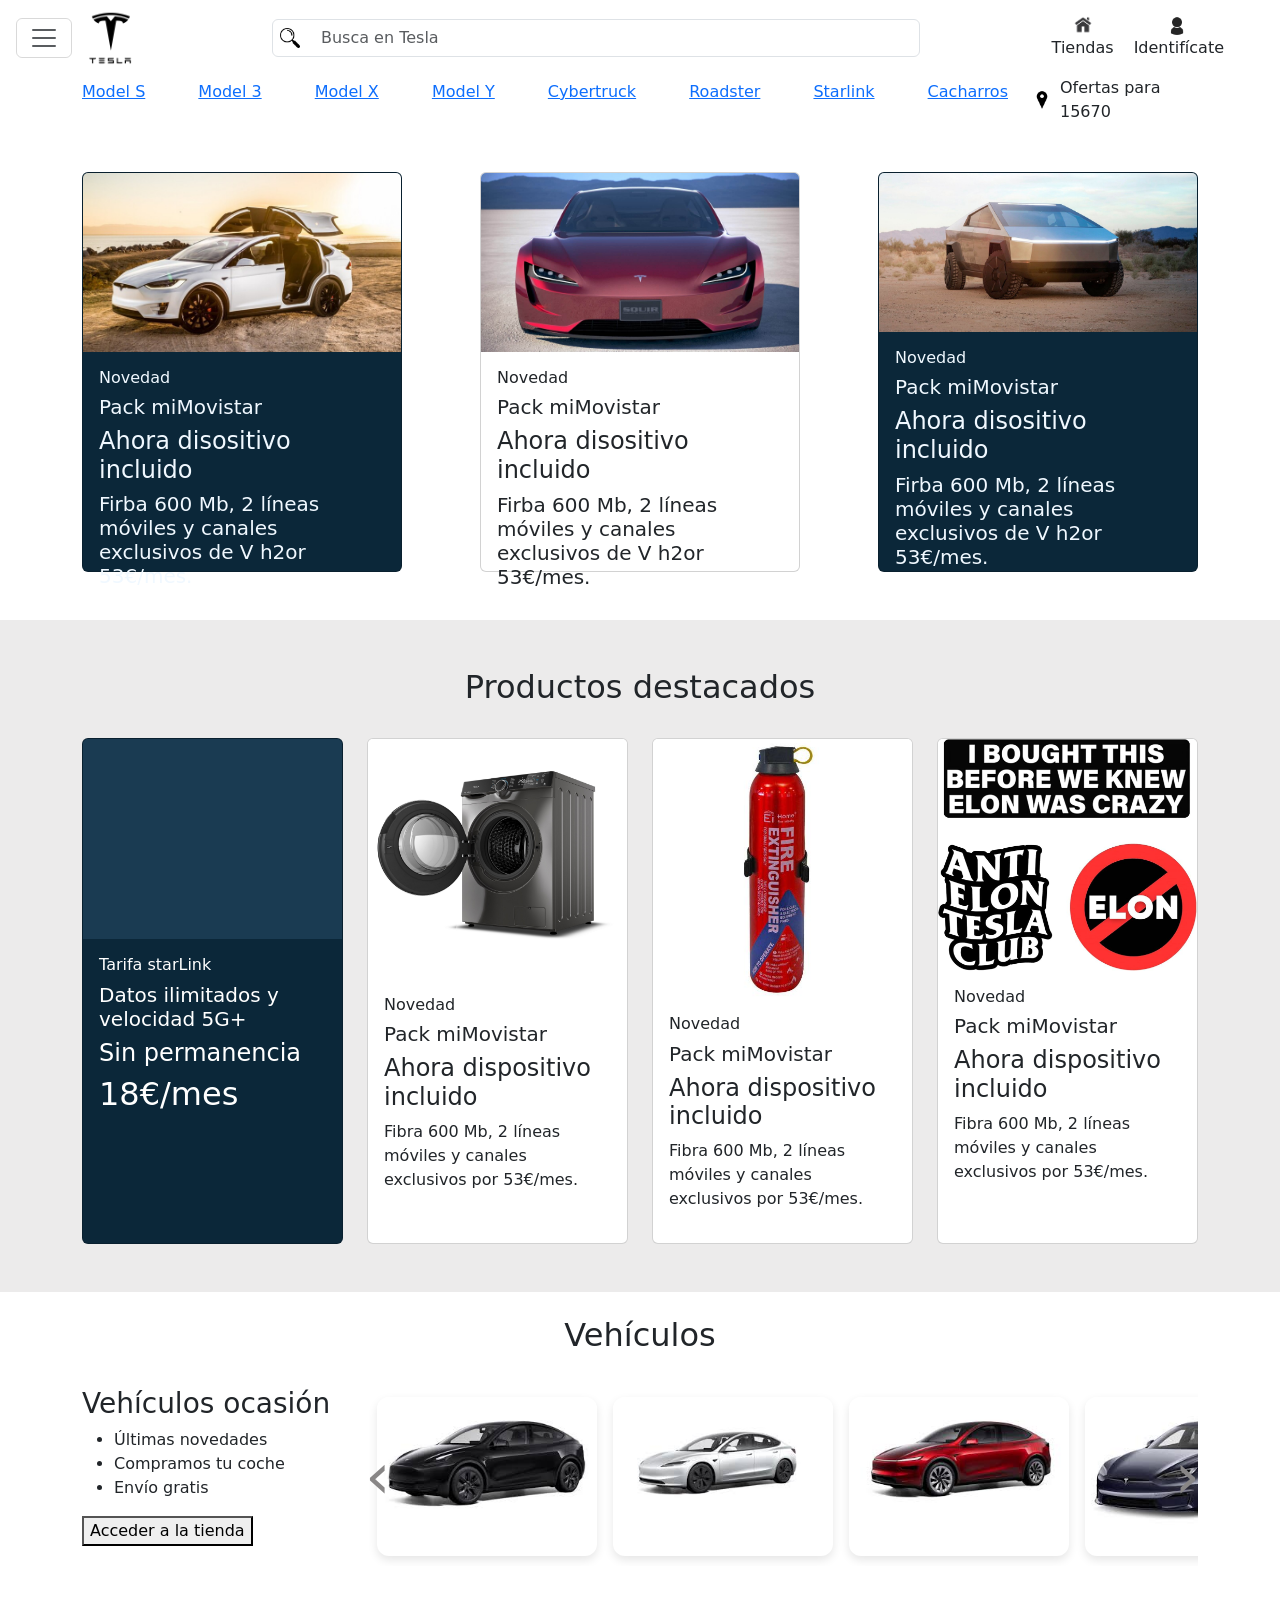
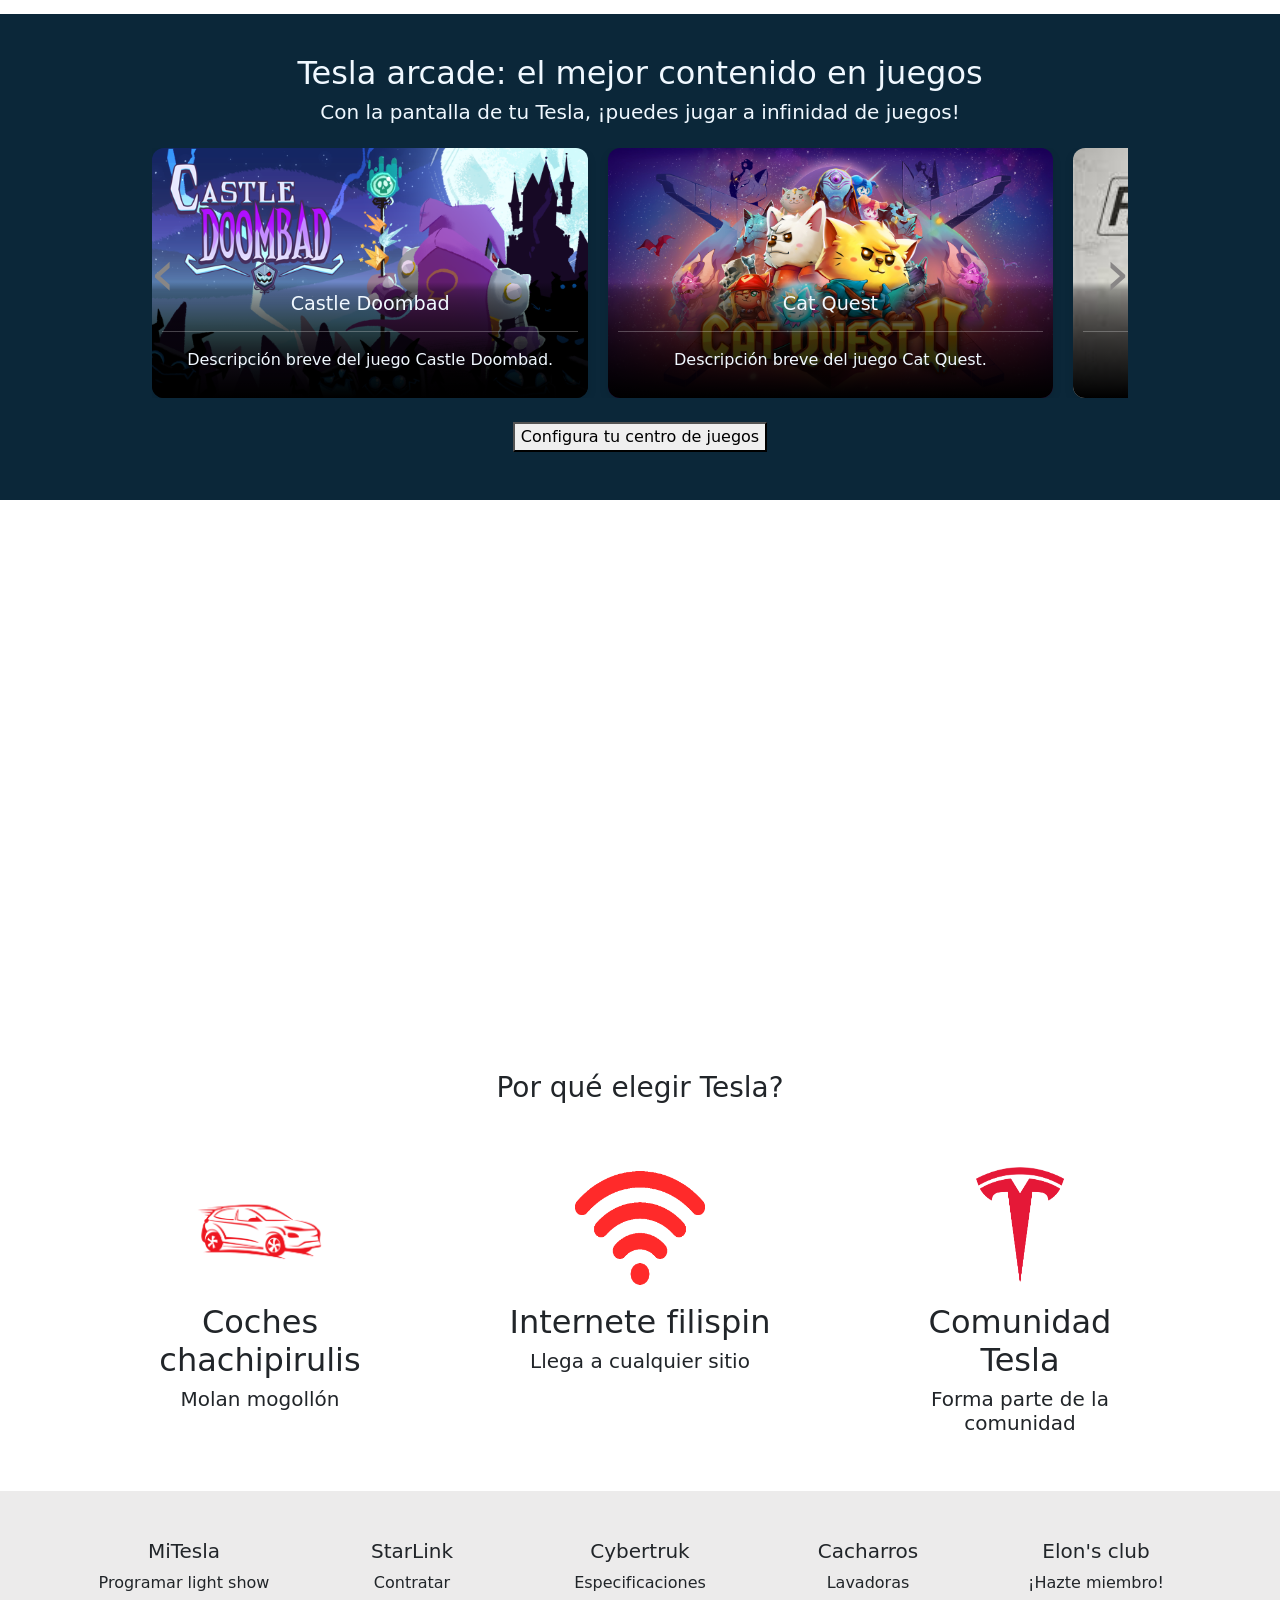
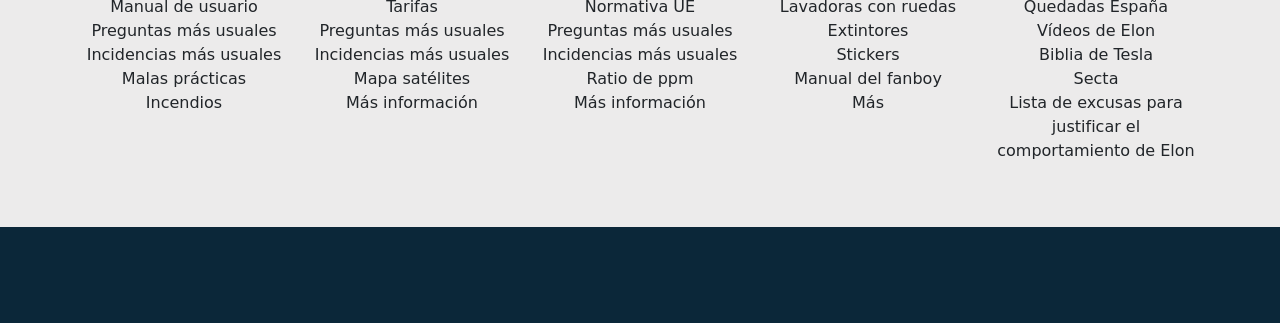
==== commit bbfc2ce4: "[add] Last section" ====
--- a/index.html
+++ b/index.html
@@ -82,7 +82,7 @@
             </header>
             <section class="three-cards container py-5">
                 <div class="row justify-content-center g-1">
-                    <div class="col-md-4 col-lg-4 d-flex justify-content-center">
+                    <div class="col-md-4 col-lg-4 d-flex">
                         <div class="card" style="width: 20rem; height: 25rem; background-color: #0B2739; color: aliceblue;">
                             <img src="./resource/tesla-model-x-falcon-wings-abiertas.jpg" class="card-img-top" alt="..." width="400px" height="200px">
                             <div class="card-body">
@@ -104,7 +104,7 @@
                             </div>
                         </div>
                     </div>
-                    <div class="col-md-6 col-lg-4 d-flex justify-content-center">
+                    <div class="col-md-6 col-lg-4 d-flex justify-content-end">
                         <div class="card" style="width: 20rem; height: 25rem; background-color: #0B2739; color: aliceblue;">
                             <img src="./resource/truk.jpg" class="card-img-top" alt="..." width="400px" height="200px">
                             <div class="card-body">
@@ -121,51 +121,52 @@
                 <div class="container">
                     <div class="row">
                         <div class="col text-center mb-4">
-                        <h2>Productos destacados</h2>
-                        </div>
-                </div>
-                <div class="row justify-content-center g-4">
+                            <h2>Productos destacados</h2>
+                        </div>
+                    </div>
+                    <div class="row justify-content-center g-4">
+                        <div class="col-md-6 col-lg-3">
+                            <div class="card h-100 text-white" style="background-color: #0B2739;">
+                                <div class="card-img-top" style="height: 200px; background: #1a3b52;"></div>
+                                <div class="card-body">
+                                <h6>Tarifa starLink</h6>
+                                <h5>Datos ilimitados y velocidad 5G+</h5>
+                                <h4>Sin permanencia</h4>
+                                <h2>18€/mes</h2>
+                            </div>
+                        </div>
+                    </div>
                     <div class="col-md-6 col-lg-3">
-                        <div class="card h-100 text-white" style="background-color: #0B2739;">
-                            <div class="card-img-top" style="height: 200px; background: #1a3b52;"></div>
-                            <div class="card-body">
-                            <h6>Tarifa starLink</h6>
-                            <h5>Datos ilimitados y velocidad 5G+</h5>
-                            <h4>Sin permanencia</h4>
-                            <h2>18€/mes</h2>
-                        </div>
-                    </div>
-                </div>
-                <div class="col-md-6 col-lg-3">
-                    <div class="card h-100">
-                        <img src="./resource/lavadora.jpg" class="card-img-top" alt="Lavadora">
-                        <div class="card-body">
-                            <h6>Novedad</h6>
-                            <h5>Pack miMovistar</h5>
-                            <h4>Ahora dispositivo incluido</h4>
-                            <p>Fibra 600 Mb, 2 líneas móviles y canales exclusivos por 53€/mes.</p>
-                        </div>
-                    </div>
-                </div>
-                <div class="col-md-6 col-lg-3">
-                    <div class="card h-100">
-                        <img src="./resource/Extintor.jpg" class="card-img-top" alt="Extintor">
-                        <div class="card-body">
-                            <h6>Novedad</h6>
-                            <h5>Pack miMovistar</h5>
-                            <h4>Ahora dispositivo incluido</h4>
-                            <p>Fibra 600 Mb, 2 líneas móviles y canales exclusivos por 53€/mes.</p>
-                        </div>
-                    </div>
-                </div>
-                <div class="col-md-6 col-lg-3">
-                    <div class="card h-100">
-                        <img src="./resource/stickers.jpg" class="card-img-top" alt="Stickers">
-                        <div class="card-body">
-                            <h6>Novedad</h6>
-                            <h5>Pack miMovistar</h5>
-                            <h4>Ahora dispositivo incluido</h4>
-                            <p>Fibra 600 Mb, 2 líneas móviles y canales exclusivos por 53€/mes.</p>
+                        <div class="card h-100">
+                            <img src="./resource/lavadora.jpg" class="card-img-top" alt="Lavadora">
+                            <div class="card-body">
+                                <h6>Novedad</h6>
+                                <h5>Pack miMovistar</h5>
+                                <h4>Ahora dispositivo incluido</h4>
+                                <p>Fibra 600 Mb, 2 líneas móviles y canales exclusivos por 53€/mes.</p>
+                            </div>
+                        </div>
+                    </div>
+                    <div class="col-md-6 col-lg-3">
+                        <div class="card h-100">
+                            <img src="./resource/Extintor.jpg" class="card-img-top" alt="Extintor">
+                            <div class="card-body">
+                                <h6>Novedad</h6>
+                                <h5>Pack miMovistar</h5>
+                                <h4>Ahora dispositivo incluido</h4>
+                                <p>Fibra 600 Mb, 2 líneas móviles y canales exclusivos por 53€/mes.</p>
+                            </div>
+                        </div>
+                    </div>
+                    <div class="col-md-6 col-lg-3">
+                        <div class="card h-100">
+                            <img src="./resource/stickers.jpg" class="card-img-top" alt="Stickers">
+                            <div class="card-body">
+                                <h6>Novedad</h6>
+                                <h5>Pack miMovistar</h5>
+                                <h4>Ahora dispositivo incluido</h4>
+                                <p>Fibra 600 Mb, 2 líneas móviles y canales exclusivos por 53€/mes.</p>
+                            </div>
                         </div>
                     </div>
                 </div>
@@ -265,6 +266,98 @@
                     </div>
                 </div>
             </section>
+            <section class="py-5 container">
+                <div class="row justify-content-around g-4">
+                    <div  class="text-center py-3 w-100">
+                        <h3>Por qué elegir Tesla?</h3>
+                    </div>
+                    <div class="col-md-6 col-lg-3 d-flex flex-column align-items-center text-center ">
+                        <img src="./resource/carpng.png" alt="car to flama" width="150px" height="150px">
+                        <h2>Coches chachipirulis</h2>
+                        <h5>Molan mogollón</h5>
+                    </div>
+                    <div class="col-md-6 col-lg-3 d-flex flex-column align-items-center text-center">
+                        <img src="./resource/wifipng.png" alt="car to flama" width="130px" height="150px">
+                        <h2>Internete filispin</h2>
+                        <h5>Llega a cualquier sitio</h5>
+                    </div>
+                    <div class="col-md-6 col-lg-3 d-flex flex-column align-items-center text-center">
+                        <img src="./resource/comunityTesla.png" alt="car to flama" width="150px" height="150px">
+                        <h2>Comunidad Tesla</h2>
+                        <h5>Forma parte de la comunidad</h5>
+                    </div>
+                </div>
+            </section>
+            <section class="w-100 py-5" style="background-color: #ECEBEB;">
+                <div class="container">
+                    <div class="row text-center justify-content-center g-4">
+                        <div class="col-6 col-md-4 col-lg">
+                            <h5>MiTesla</h5>
+                            <ul class="col list-unstyled justify-content-center">
+                                <li>Programar light show</li>
+                                <li>Manual de usuario</li>
+                                <li>Preguntas más usuales</li>
+                                <li>Incidencias más usuales</li>
+                                <li>Malas prácticas</li>
+                                <li>Incendios</li>
+                            </ul>
+                        </div>
+                        <div class="col-6 col-md-4 col-lg">
+                            <h5>StarLink</h5>
+                            <ul class="col list-unstyled justify-content-center">
+                                <li>Contratar</li>
+                                <li>Tarifas</li>
+                                <li>Preguntas más usuales</li>
+                                <li>Incidencias más usuales</li>
+                                <li>Mapa satélites</li>
+                                <li>Más información</li>
+                            </ul>
+                        </div>
+                        <div class="col-6 col-md-4 col-lg">
+                            <h5>Cybertruk</h5>
+                            <ul class="col list-unstyled justify-content-center">
+                                <li>Especificaciones</li>
+                                <li>Normativa UE</li>
+                                <li>Preguntas más usuales</li>
+                                <li>Incidencias más usuales</li>
+                                <li>Ratio de ppm</li>
+                                <li>Más información</li>
+                            </ul>
+                        </div>
+                        <div class="col-6 col-md-4 col-lg">
+                            <h5>Cacharros</h5>
+                            <ul class="col list-unstyled justify-content-center">
+                                <li>Lavadoras</li>
+                                <li>Lavadoras con ruedas</li>
+                                <li>Extintores</li>
+                                <li>Stickers</li>
+                                <li>Manual del fanboy</li>
+                                <li>Más</li>
+                            </ul>
+                        </div>
+                        <div class="col-6 col-md-4 col-lg">
+                            <h5>Elon's club</h5>
+                            <ul class="col list-unstyled justify-content-center">
+                                <li>¡Hazte miembro!</li>
+                                <li>Quedadas España</li>
+                                <li>Vídeos de Elon</li>
+                                <li>Biblia de Tesla</li>
+                                <li>Secta</li>
+                                <li>Lista de excusas para justificar el comportamiento de Elon</li>
+                            </ul>
+                        </div>
+                    </div>
+                </div>
+            </section>
+            <footer class="w-100 py-5" style="background-color: #0B2739;">
+                <div class="container">
+                    <div class="row">
+
+                    </div>
+
+                </div>
+
+            </footer>
             
 
         </div>
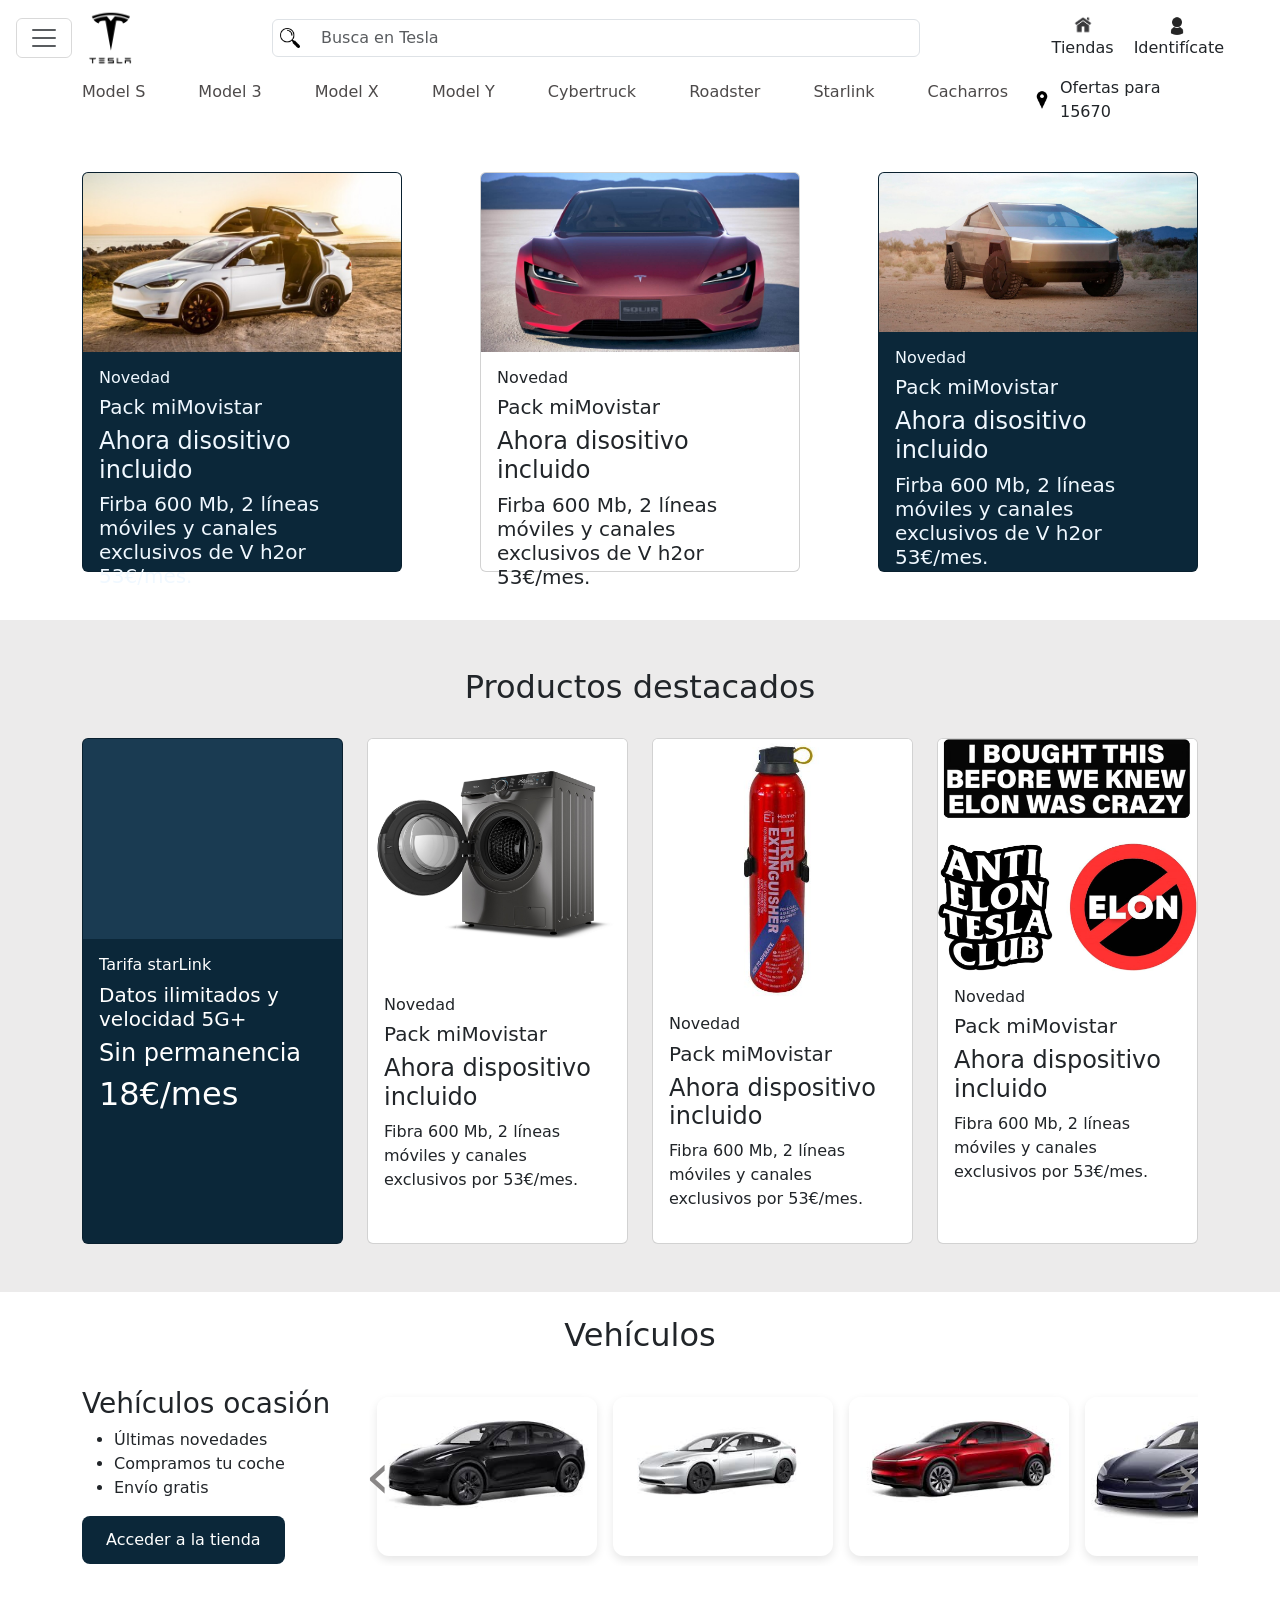
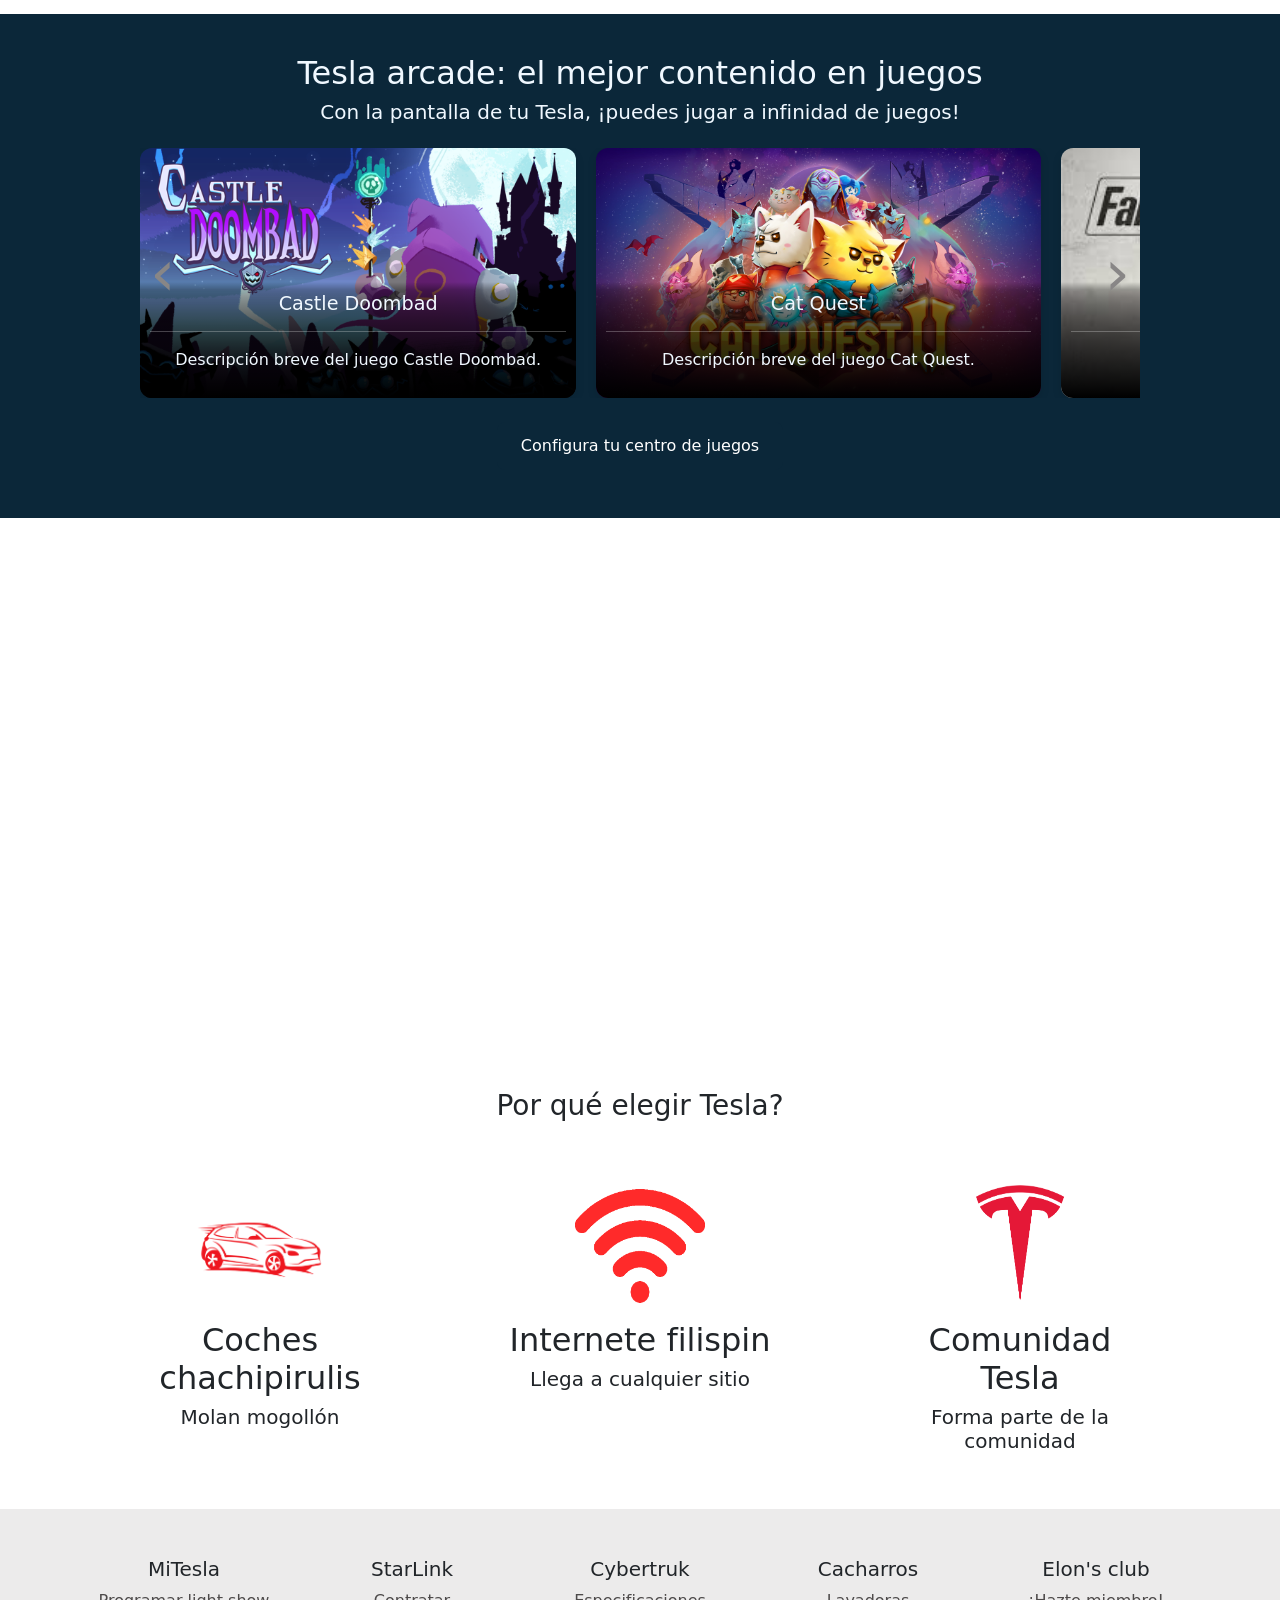
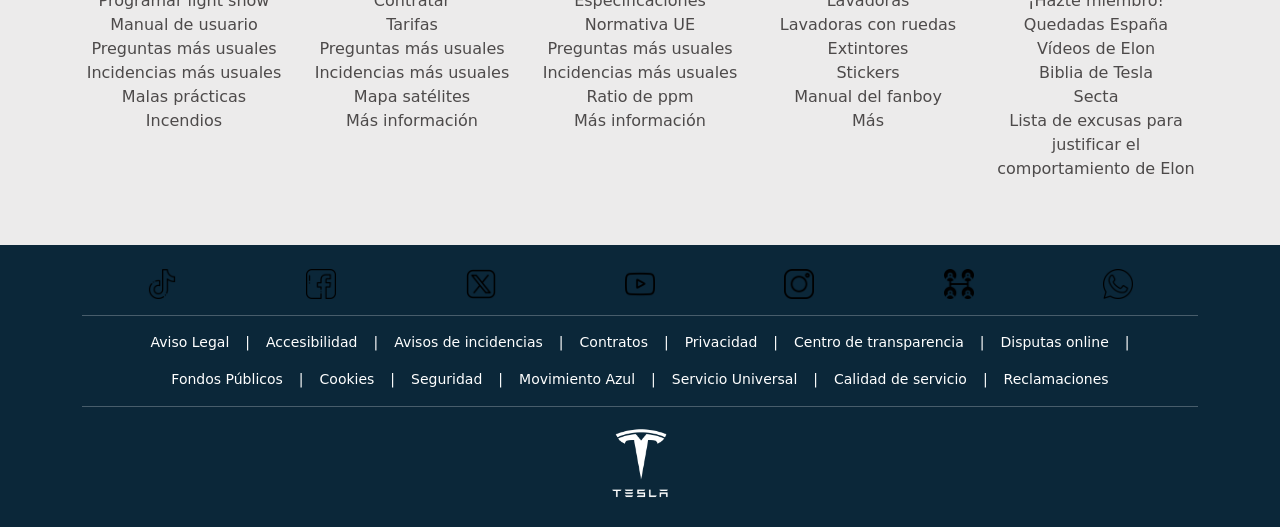
==== commit e0238495: "[add] Footer done" ====
--- a/index.html
+++ b/index.html
@@ -251,7 +251,7 @@
                         <button id="nextBtnFourth" class="carousel-button right">›</button>
                     </div>
                     <div class="row-6  text-center w-100" >
-                        <button class="button-mod-blue">Configura tu centro de juegos</button>
+                        <button class="button-mod">Configura tu centro de juegos</button>
                     </div>
                 </div>
             </section>
@@ -294,65 +294,126 @@
                         <div class="col-6 col-md-4 col-lg">
                             <h5>MiTesla</h5>
                             <ul class="col list-unstyled justify-content-center">
-                                <li>Programar light show</li>
-                                <li>Manual de usuario</li>
-                                <li>Preguntas más usuales</li>
-                                <li>Incidencias más usuales</li>
-                                <li>Malas prácticas</li>
-                                <li>Incendios</li>
+                                <li><a href="">Programar light show</a></li>
+                                <li><a href="">Manual de usuario</a></li>
+                                <li><a href="">Preguntas más usuales</a></li>
+                                <li><a href="">Incidencias más usuales</a></li>
+                                <li><a href="">Malas prácticas</a></li>
+                                <li><a href="">Incendios</a></li>
                             </ul>
                         </div>
                         <div class="col-6 col-md-4 col-lg">
                             <h5>StarLink</h5>
                             <ul class="col list-unstyled justify-content-center">
-                                <li>Contratar</li>
-                                <li>Tarifas</li>
-                                <li>Preguntas más usuales</li>
-                                <li>Incidencias más usuales</li>
-                                <li>Mapa satélites</li>
-                                <li>Más información</li>
+                                <li><a href="">Contratar</a></li>
+                                <li><a href="">Tarifas</a></li>
+                                <li><a href="">Preguntas más usuales</a></li>
+                                <li><a href="">Incidencias más usuales</a></li>
+                                <li><a href="">Mapa satélites</a></li>
+                                <li><a href="">Más información</a></li>
                             </ul>
                         </div>
                         <div class="col-6 col-md-4 col-lg">
                             <h5>Cybertruk</h5>
                             <ul class="col list-unstyled justify-content-center">
-                                <li>Especificaciones</li>
-                                <li>Normativa UE</li>
-                                <li>Preguntas más usuales</li>
-                                <li>Incidencias más usuales</li>
-                                <li>Ratio de ppm</li>
-                                <li>Más información</li>
+                                <li><a href="">Especificaciones</a></li>
+                                <li><a href="">Normativa UE</a></li>
+                                <li><a href="">Preguntas más usuales</a></li>
+                                <li><a href="">Incidencias más usuales</a></li>
+                                <li><a href="">Ratio de ppm</a></li>
+                                <li><a href="">Más información</a></li>
                             </ul>
                         </div>
                         <div class="col-6 col-md-4 col-lg">
                             <h5>Cacharros</h5>
                             <ul class="col list-unstyled justify-content-center">
-                                <li>Lavadoras</li>
-                                <li>Lavadoras con ruedas</li>
-                                <li>Extintores</li>
-                                <li>Stickers</li>
-                                <li>Manual del fanboy</li>
-                                <li>Más</li>
+                                <li><a href="">Lavadoras</a></li>
+                                <li><a href="">Lavadoras con ruedas</a></li>
+                                <li><a href="">Extintores</a></li>
+                                <li><a href="">Stickers</a></li>
+                                <li><a href="">Manual del fanboy</a></li>
+                                <li><a href="">Más</a></li>
                             </ul>
                         </div>
                         <div class="col-6 col-md-4 col-lg">
                             <h5>Elon's club</h5>
                             <ul class="col list-unstyled justify-content-center">
-                                <li>¡Hazte miembro!</li>
-                                <li>Quedadas España</li>
-                                <li>Vídeos de Elon</li>
-                                <li>Biblia de Tesla</li>
-                                <li>Secta</li>
-                                <li>Lista de excusas para justificar el comportamiento de Elon</li>
-                            </ul>
-                        </div>
-                    </div>
-                </div>
-            </section>
-            <footer class="w-100 py-5" style="background-color: #0B2739;">
+                                <li><a href="">¡Hazte miembro!</a></li>
+                                <li><a href="">Quedadas España</a></li>
+                                <li><a href="">Vídeos de Elon</a></li>
+                                <li><a href="">Biblia de Tesla</a></li>
+                                <li><a href="">Secta</a></li>
+                                <li><a href="">Lista de excusas para justificar el comportamiento de Elon</a></li>
+                            </ul>
+                        </div>
+                    </div>
+                </div>
+            </section>
+            <footer class="w-100 py-4" style="background-color: #0B2739; color: white;">
                 <div class="container">
-                    <div class="row">
-
+                    <div class="row text-center align-items-center justify-content-center g-0">
+                        <div class="col">
+                            <a href="">
+                                <img src="./resource/tik-tok.png" alt="logo tiktok" class="img-fluid" style="max-height: 30px;" >
+                            </a>
+                        </div>
+                        <div class="col">
+                            <a href="">
+                                <img src="./resource/facebook.png" alt="logo facebook" class="img-fluid" style="max-height: 30px;">
+                            </a>
+                        </div>
+                        <div class="col">
+                            <a href="">
+                                <img src="./resource/medios-de-comunicacion-social.png" alt="logo X" class="img-fluid" style="max-height: 30px;">
+                            </a>
+                        </div>
+                        <div class="col">
+                            <a href="">
+                                <img src="./resource/youtube.png" alt="logo youtube" class="img-fluid" style="max-height: 30px;">
+                            </a>
+                        </div>
+                        <div class="col">
+                            <a href="">
+                                <img src="./resource/instagram.png" alt="logo instagram" class="img-fluid" style="max-height: 30px;">
+                            </a>
+                        </div>
+                        <div class="col">
+                            <a href="">
+                                <img src="./resource/red-social.png" alt="logo comuidad" class="img-fluid" style="max-height: 30px;">
+                            </a>
+                        </div>
+                        <div class="col">
+                            <a href="">
+                                <img src="./resource/whatsapp.png" alt="logo whatsapp" class="img-fluid" style="max-height: 30px;">
+                            </a>
+                        </div>
+                    </div>
+                    <hr>
+                     <div class="container">
+                        <div class="d-flex flex-wrap justify-content-center gap-3 text-center small">
+                            <a href="#" class="text-white text-decoration-none">Aviso Legal</a> |
+                            <a href="#" class="text-white text-decoration-none">Accesibilidad</a> |
+                            <a href="#" class="text-white text-decoration-none">Avisos de incidencias</a> |
+                            <a href="#" class="text-white text-decoration-none">Contratos</a> |
+                            <a href="#" class="text-white text-decoration-none">Privacidad</a> |
+                            <a href="#" class="text-white text-decoration-none">Centro de transparencia</a> |
+                            <a href="#" class="text-white text-decoration-none">Disputas online</a> |
+                            <a href="#" class="text-white text-decoration-none">Fondos Públicos</a> |
+                            <a href="#" class="text-white text-decoration-none">Cookies</a> |
+                            <a href="#" class="text-white text-decoration-none">Seguridad</a> |
+                            <a href="#" class="text-white text-decoration-none">Movimiento Azul</a> |
+                            <a href="#" class="text-white text-decoration-none">Servicio Universal</a> |
+                            <a href="#" class="text-white text-decoration-none">Calidad de servicio</a> |
+                            <a href="#" class="text-white text-decoration-none">Reclamaciones</a>
+                        </div>
+                    </div>
+                    <hr>
+                    <div class="container justify-content-center">
+                        <div class="row text-center align-items-center justify-content-center g-0">
+                            <div class="col">
+                                <img src="./resource/logoteslawhite.png" alt="" style="max-height: 80px;">
+                            </div>
+                        </div>
                     </div>
 
                 </div>
--- a/css/styles.css
+++ b/css/styles.css
@@ -10,6 +10,22 @@
     width: 20px;
     height: auto;
 }
+/* Botones */
+.button-mod{
+    background-color: #0B2739;
+    color: white;
+    border: none;
+    padding: 12px 24px;
+    font-size: 16px;
+    border-radius: 8px;
+    cursor: pointer;
+    transition: background-color 0.3s ease, transform 0.2s ease;
+}
+.button-mod:hover {
+    background-color: #3f7cb3;
+    transform: scale(1.05);
+  }
+
 /* Columna derecha: el carrusel */
 .carousel-wrapper {
     flex: 1;
@@ -89,7 +105,8 @@
     position: relative;
     width: 100%;
     max-width: 1000px;
-    margin: auto;
+    margin: 0;
+    padding: 0;
 }
 
 .carousel-button {
@@ -173,4 +190,25 @@
     text-align: center;
     z-index: 1;
     padding: 1rem;
+}
+
+/* Footer */
+ul li a {
+    color: #4d4a4a;
+    text-decoration: none;
+    transition: color 0.3s;
+  }
+  
+  ul li a:hover {
+    color: #00bfff;
+    text-decoration: underline;
+  }
+  
+.img-fluid{
+    transition: transform 0.3s ease;
+}
+.img-fluid:hover{
+    transform: scale(1.1);
+    background-color: aliceblue;
+    border-radius: 30%;
 }
